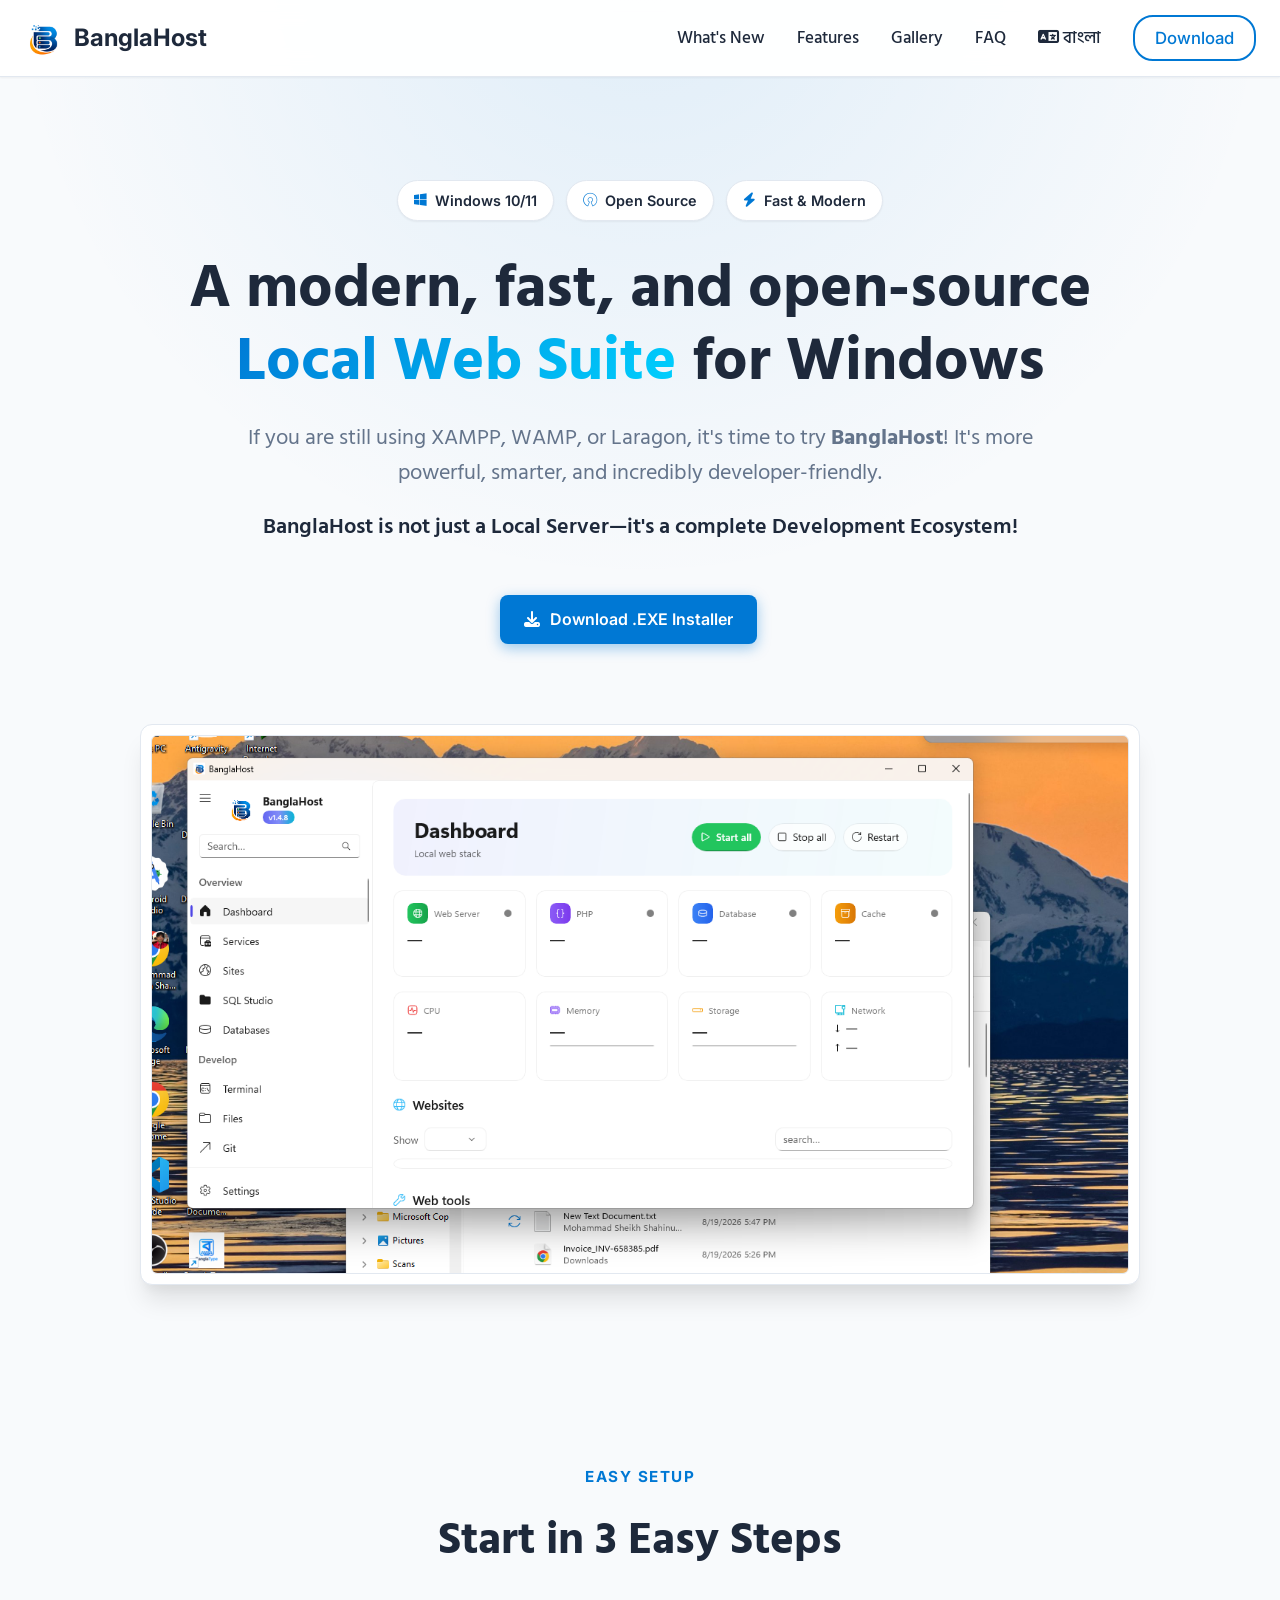
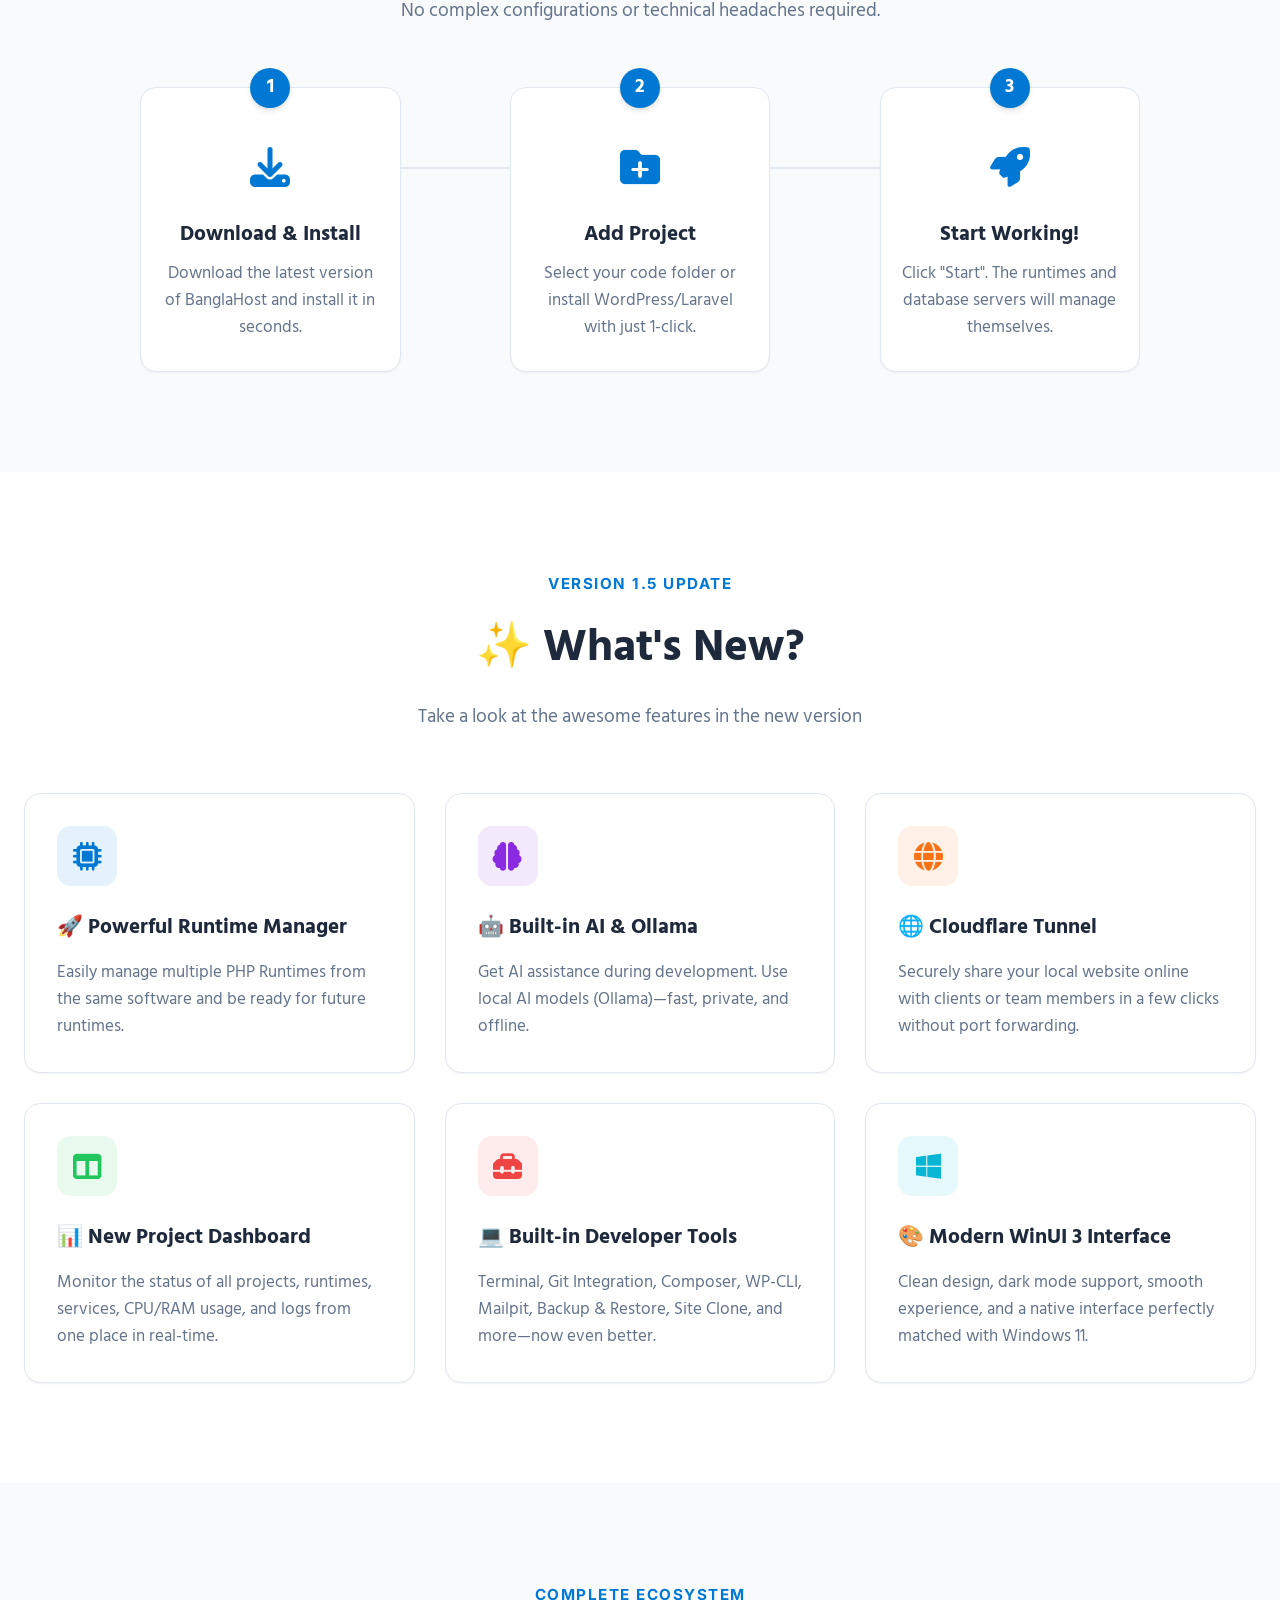
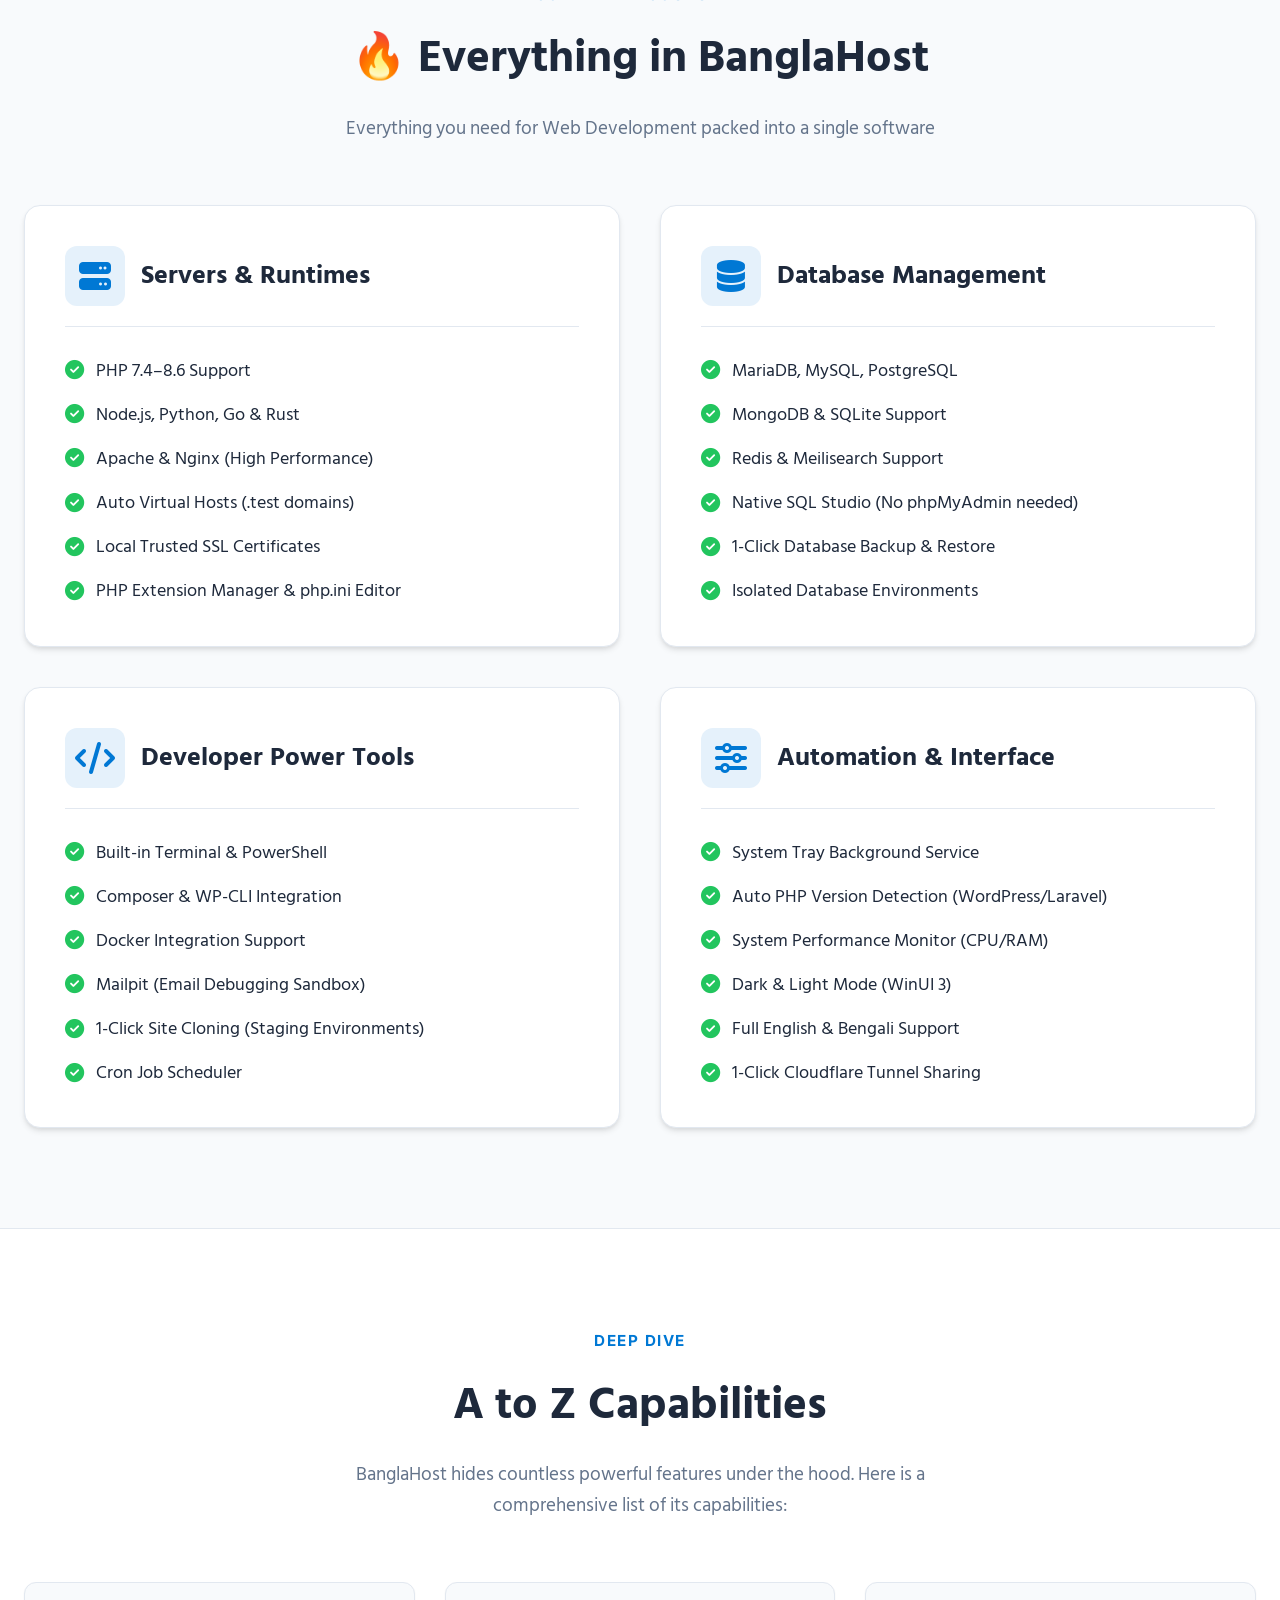
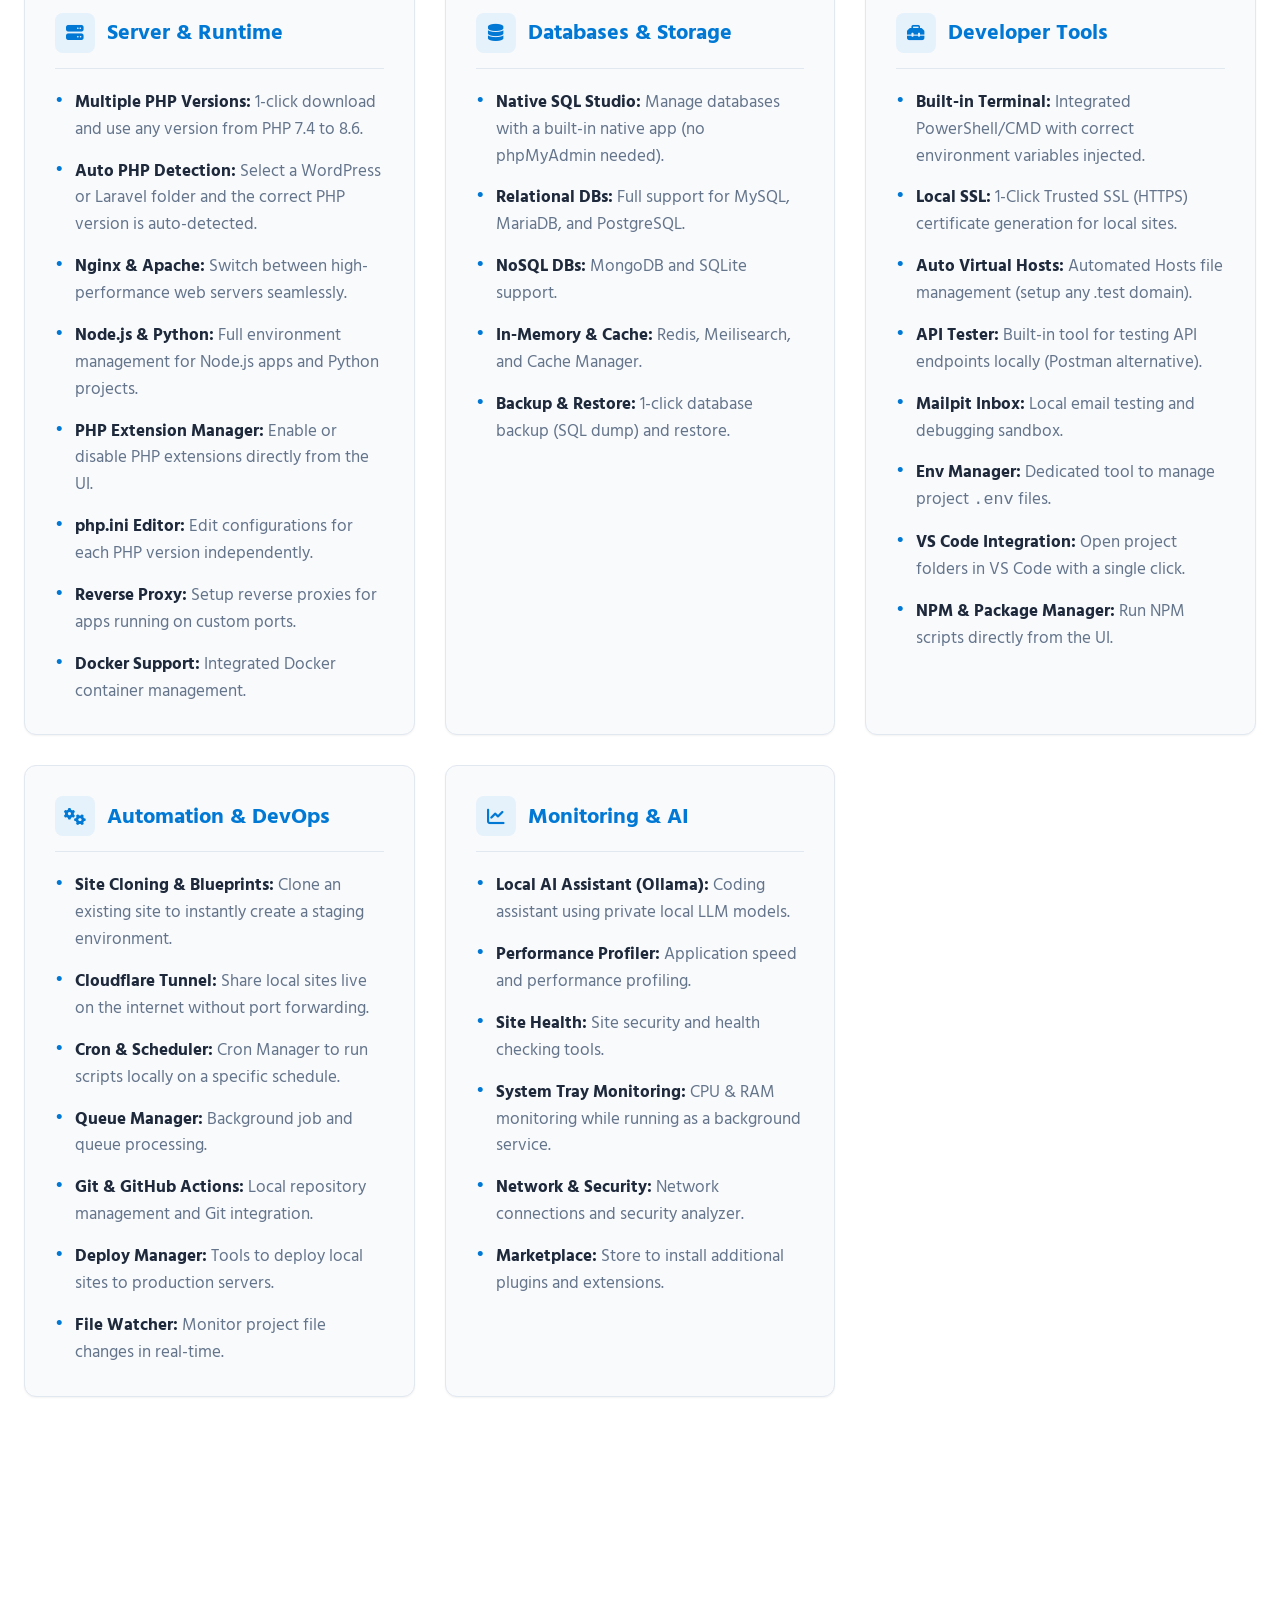
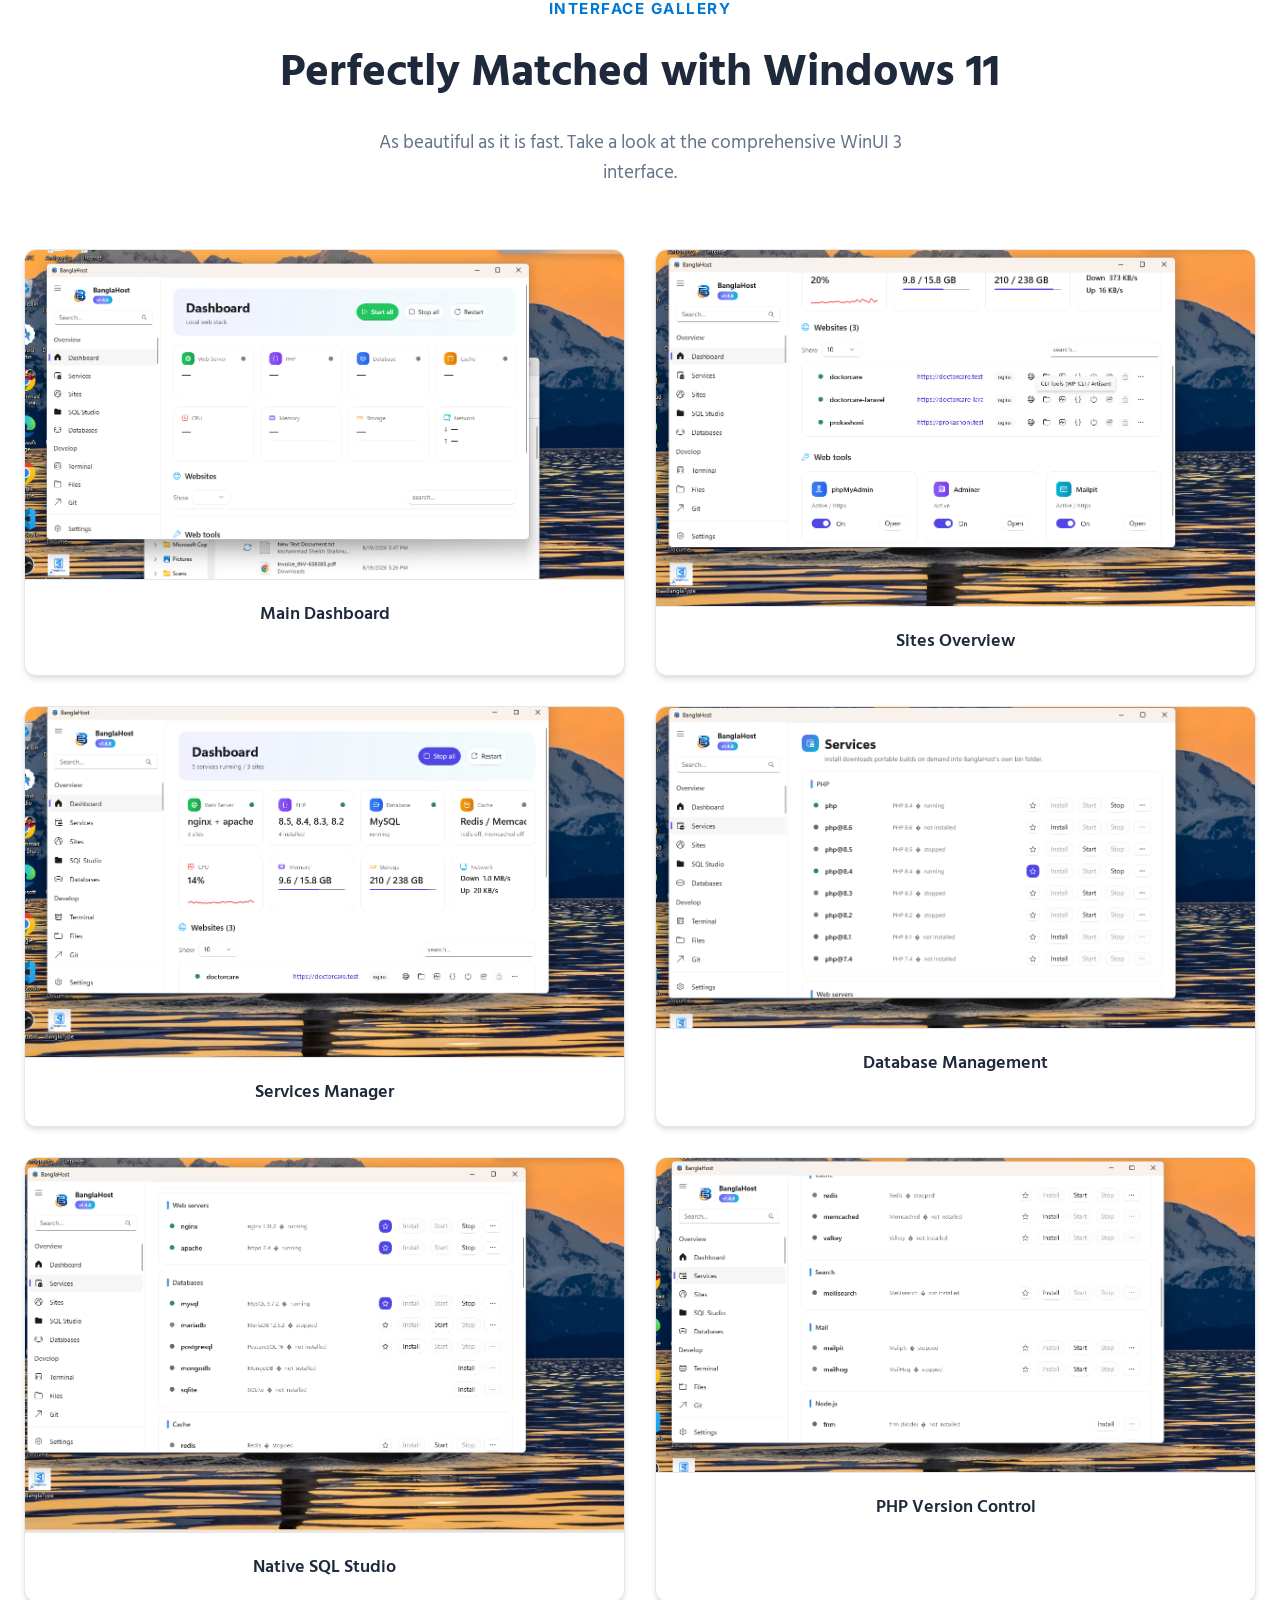
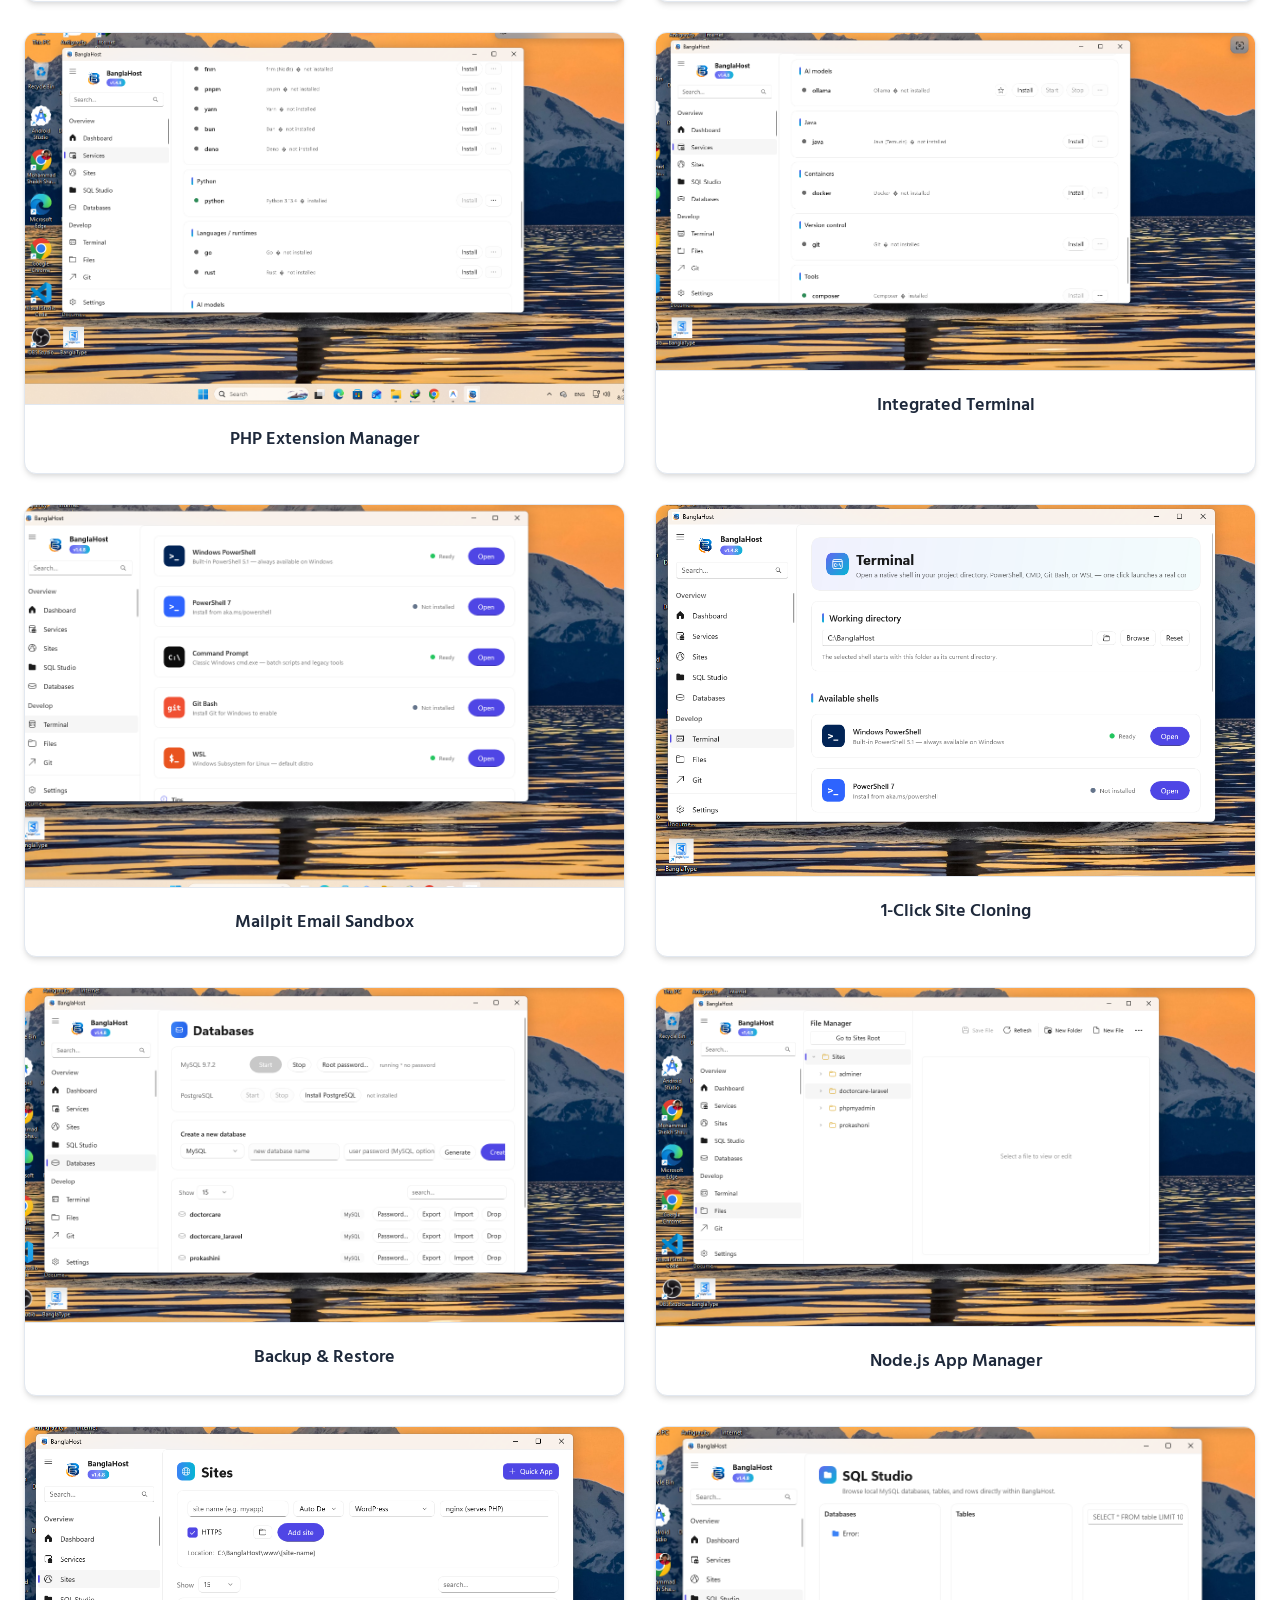
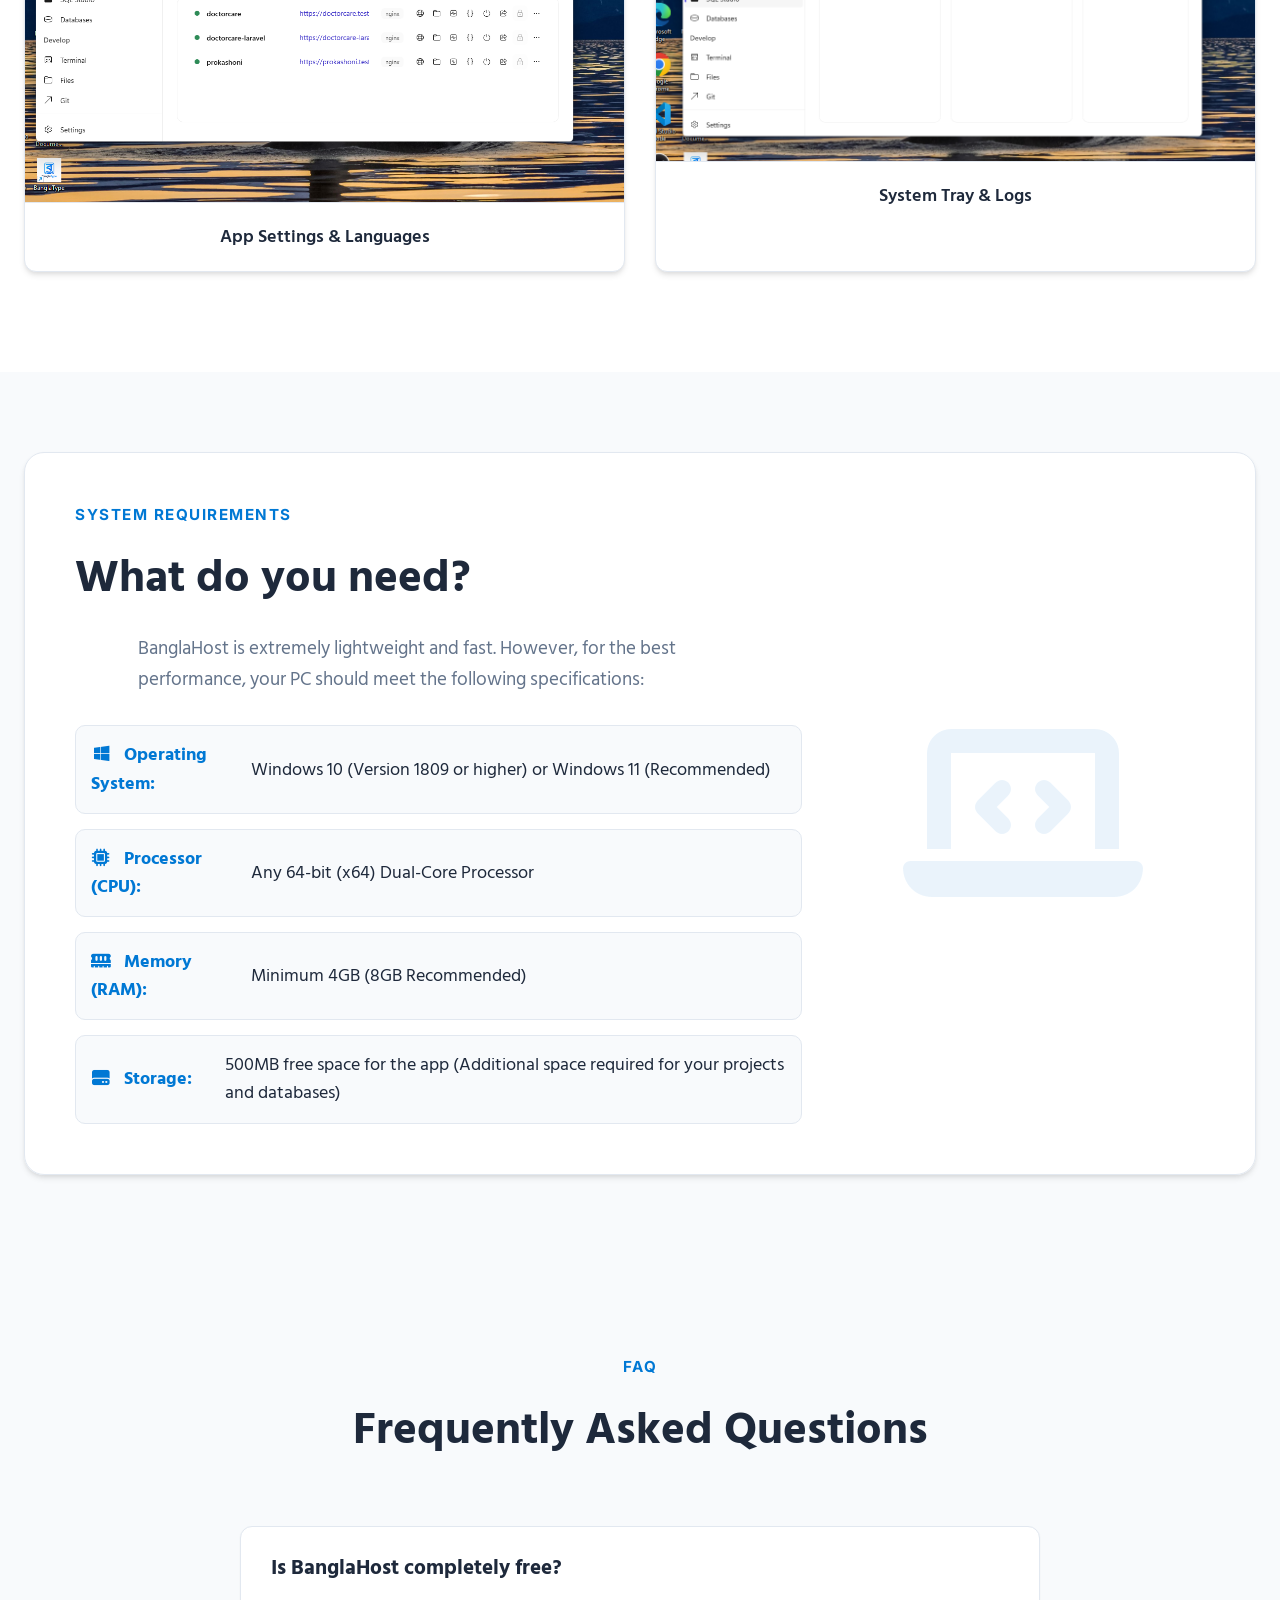
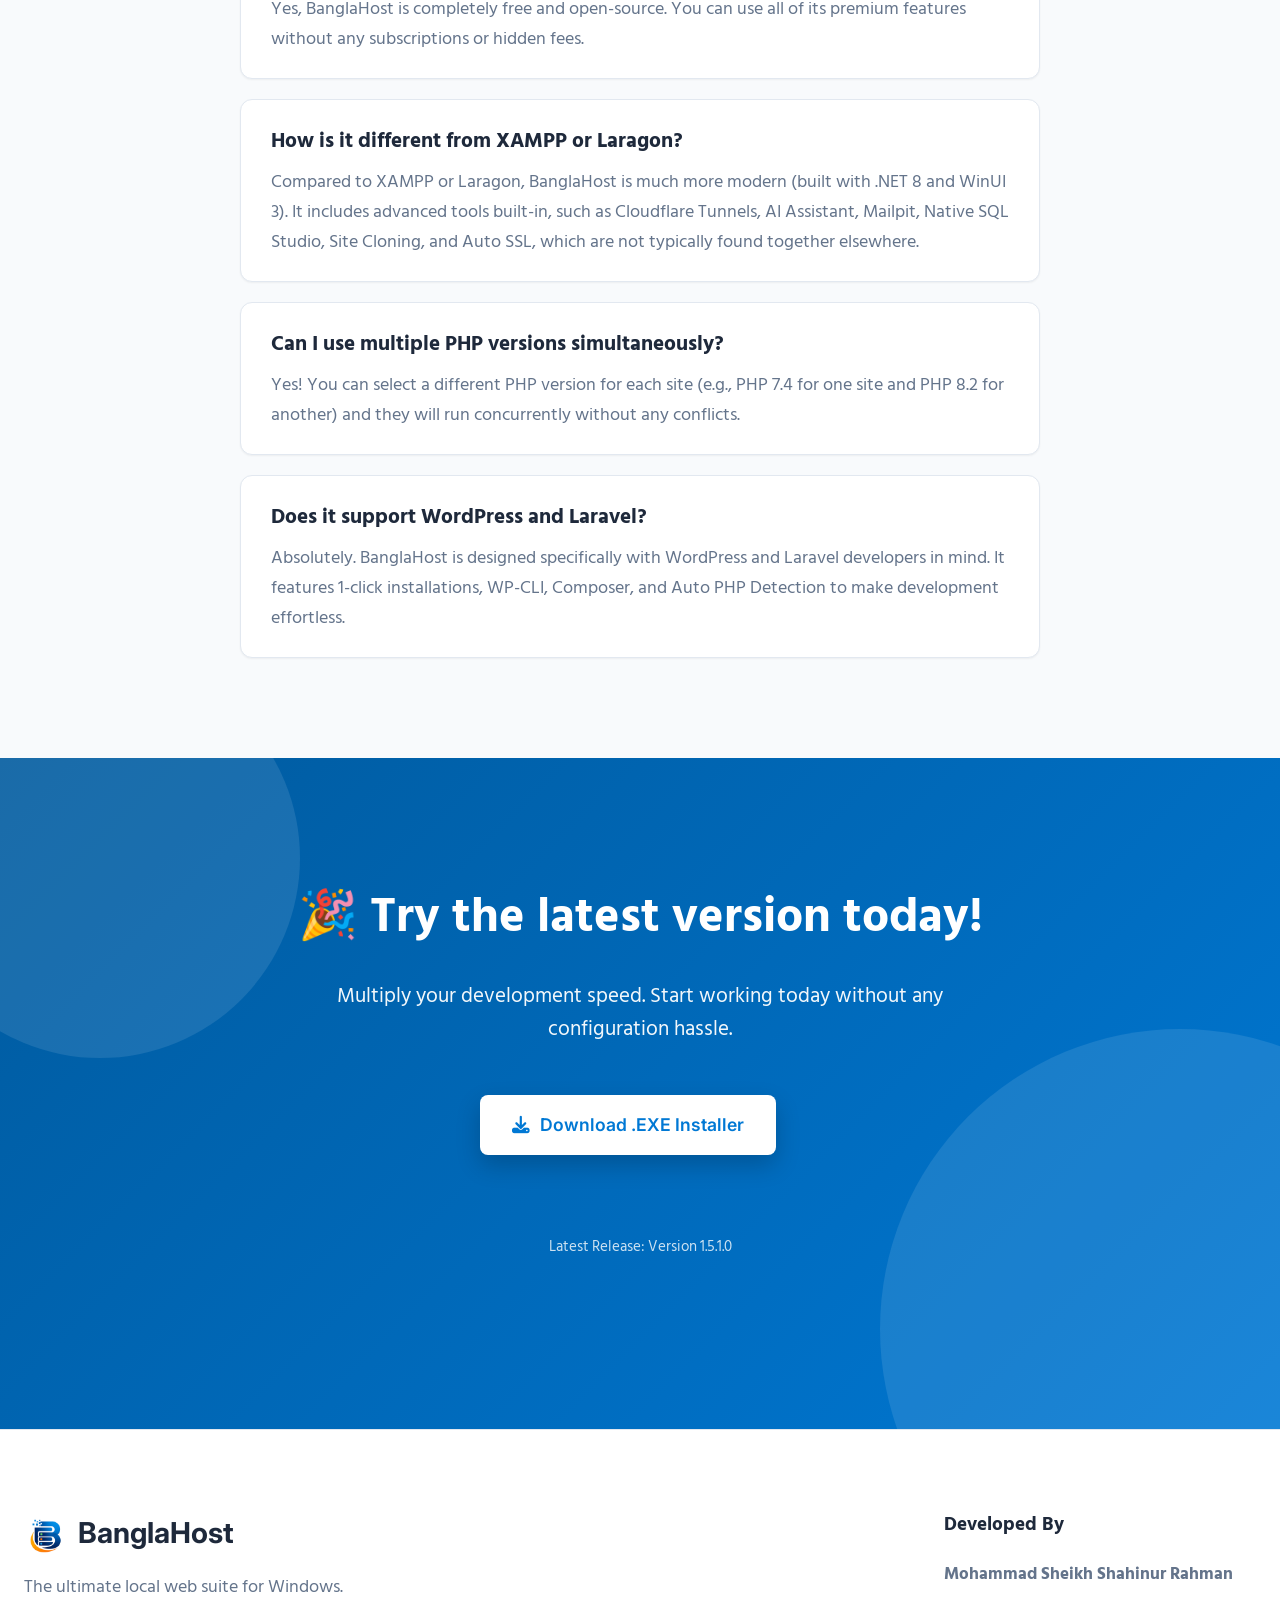
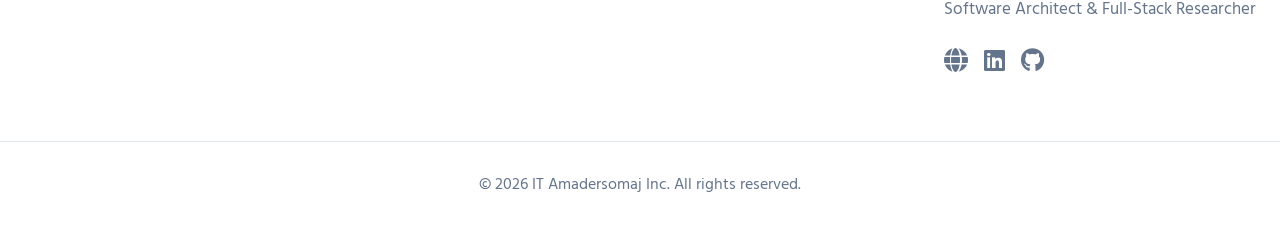
==== index.html @ 357d68f7 "Update SEO metadata URLs to live GitHub pages domain" ====
<!DOCTYPE html>
<html lang="en">
<head>
    <meta charset="UTF-8">
    <meta name="viewport" content="width=device-width, initial-scale=1.0">
    <title>BanglaHost - The Ultimate Development Ecosystem for Windows</title>
    
    <!-- Primary Meta Tags -->
    <meta name="title" content="BanglaHost - The Ultimate Local Web Development Ecosystem for Windows">
    <meta name="description" content="BanglaHost is a modern, high-performance, open-source Local Web Development Platform for Windows. The ultimate alternative to XAMPP, WAMP, and Laragon with built-in PHP, Node.js, Python, MariaDB, Docker, and AI Assistant.">
    <meta name="keywords" content="BanglaHost, Local Web Server, Windows Local Server, XAMPP alternative, WAMP alternative, Laragon alternative, PHP Localhost, WinUI 3, Web Development, WordPress Local, Laravel Local, Database Manager">
    <meta name="author" content="Mohammad Sheikh Shahinur Rahman">
    <meta name="robots" content="index, follow, max-image-preview:large, max-snippet:-1, max-video-preview:-1">
    <meta name="language" content="English">
    <meta name="theme-color" content="#0078D4">
    <link rel="canonical" href="https://mohammad-sheikh-shahinur-rahman.github.io/BanglaHost-Website/">
    
    <!-- Open Graph / Facebook / LinkedIn / Discord -->
    <meta property="og:type" content="website">
    <meta property="og:url" content="https://mohammad-sheikh-shahinur-rahman.github.io/BanglaHost-Website/">
    <meta property="og:site_name" content="BanglaHost">
    <meta property="og:title" content="BanglaHost - The Ultimate Windows Local Web Suite">
    <meta property="og:description" content="A next-generation local development suite for Windows. Say goodbye to complex configurations. Built with .NET 8 and WinUI 3.">
    <meta property="og:image" content="https://mohammad-sheikh-shahinur-rahman.github.io/BanglaHost-Website/assets/images/Screenshot%202026-08-20%20180205.png">
    <meta property="og:image:width" content="1200">
    <meta property="og:image:height" content="630">
    <meta property="og:locale" content="en_US">

    <!-- Twitter -->
    <meta property="twitter:card" content="summary_large_image">
    <meta property="twitter:url" content="https://mohammad-sheikh-shahinur-rahman.github.io/BanglaHost-Website/">
    <meta property="twitter:title" content="BanglaHost - The Ultimate Windows Local Web Suite">
    <meta property="twitter:description" content="A next-generation local development suite for Windows. Say goodbye to complex configurations. Built with .NET 8 and WinUI 3.">
    <meta property="twitter:image" content="https://mohammad-sheikh-shahinur-rahman.github.io/BanglaHost-Website/assets/images/Screenshot%202026-08-20%20180205.png">
    
    <!-- Icons & Favicon -->
    <link rel="icon" type="image/x-icon" href="assets/images/favicon.ico">
    <link rel="apple-touch-icon" href="assets/images/apple-touch-icon.png">

    <!-- Advanced JSON-LD Schema Markup -->
    <script type="application/ld+json">
    {
      "@context": "https://schema.org",
      "@type": "SoftwareApplication",
      "name": "BanglaHost",
      "operatingSystem": "Windows 10, Windows 11",
      "applicationCategory": "DeveloperApplication",
      "description": "A modern, high-performance, and open-source Local Web Development Platform for Windows built with .NET 8 and WinUI 3.",
      "url": "https://mohammad-sheikh-shahinur-rahman.github.io/BanglaHost-Website/",
      "author": {
        "@type": "Person",
        "name": "Mohammad Sheikh Shahinur Rahman",
        "url": "https://shahinurrahman.com/"
      },
      "publisher": {
        "@type": "Organization",
        "name": "IT Amadersomaj Inc."
      },
      "offers": {
        "@type": "Offer",
        "price": "0",
        "priceCurrency": "USD",
        "description": "Free and Open Source"
      },
      "softwareVersion": "1.5.1.0",
      "fileFormat": "application/x-msdownload",
      "downloadUrl": "https://sourceforge.net/projects/banglahost-local-server/files/BanglaHost-Setup-1.5.1.0.exe/download"
    }
    </script>

    <link rel="stylesheet" href="style.css">
    <link rel="stylesheet" href="https://cdnjs.cloudflare.com/ajax/libs/font-awesome/6.4.0/css/all.min.css">
    <link href="https://fonts.googleapis.com/css2?family=Hind+Siliguri:wght@300;400;500;600;700&family=Inter:wght@400;500;600;700;800&display=swap" rel="stylesheet">
    <script type="module" src="https://get.microsoft.com/badge/ms-store-badge.bundled.js"></script>
</head>
<body>

    <nav class="navbar">
        <div class="container nav-content">
            <a href="#" class="logo">
                <img src="assets/images/banglaHost.png" alt="BanglaHost Logo" class="site-logo">
                BanglaHost
            </a>
            <ul class="nav-links">
                <li><a href="#whats-new">What's New</a></li>
                <li><a href="#features">Features</a></li>
                <li><a href="#screenshots">Gallery</a></li>
                <li><a href="#faq">FAQ</a></li>
                <li><a href="index-bn.html" class="lang-switch" title="Read in Bengali"><i class="fa-solid fa-language"></i> বাংলা</a></li>
                <li><a href="#download" class="btn-primary-outline">Download</a></li>
            </ul>
        </div>
    </nav>

    <header class="hero">
        <div class="hero-bg"></div>
        <div class="container hero-content relative">
            <div class="hero-text">
                <div class="badges">
                    <span class="badge pulse"><i class="fa-brands fa-windows"></i> Windows 10/11</span>
                    <span class="badge"><i class="fa-brands fa-osi"></i> Open Source</span>
                    <span class="badge"><i class="fa-solid fa-bolt"></i> Fast & Modern</span>
                </div>
                <h1>A modern, fast, and open-source <br><span class="highlight">Local Web Suite</span> for Windows</h1>
                <p>If you are still using XAMPP, WAMP, or Laragon, it's time to try <strong>BanglaHost</strong>! It's more powerful, smarter, and incredibly developer-friendly.</p>
                <p class="hero-subtitle">BanglaHost is not just a Local Server—it's a complete Development Ecosystem!</p>
                
                <div class="cta-buttons">
                    <a href="https://sourceforge.net/projects/banglahost-local-server/files/BanglaHost-Setup-1.5.1.0.exe/download" class="btn-primary" target="_blank">
                        <i class="fa-solid fa-download"></i> Download .EXE Installer
                    </a>
                    <div class="store-badge-wrapper bg-white-badge">
                        <ms-store-badge
                            productid="9mwfkr8d8318"
                            productname="BanglaHost Local Web Server"
                            window-mode="direct"
                            theme="auto"
                            size="large"
                            language="en-us"
                            animation="on">
                        </ms-store-badge>
                    </div>
                </div>
            </div>
            <div class="hero-image">
                <div class="browser-mockup">
                    <img src="assets/images/Screenshot 2026-08-20 180205.png" alt="BanglaHost Dashboard Main">
                </div>
            </div>
        </div>
    </header>

    <section id="quick-start" class="quick-start-section">
        <div class="container">
            <div class="section-title">
                <span class="sub-title">EASY SETUP</span>
                <h2>Start in 3 Easy Steps</h2>
                <p>No complex configurations or technical headaches required.</p>
            </div>
            <div class="steps-container">
                <div class="step-card">
                    <div class="step-number">1</div>
                    <div class="step-icon"><i class="fa-solid fa-download"></i></div>
                    <h3>Download & Install</h3>
                    <p>Download the latest version of BanglaHost and install it in seconds.</p>
                </div>
                <div class="step-connector"></div>
                <div class="step-card">
                    <div class="step-number">2</div>
                    <div class="step-icon"><i class="fa-solid fa-folder-plus"></i></div>
                    <h3>Add Project</h3>
                    <p>Select your code folder or install WordPress/Laravel with just 1-click.</p>
                </div>
                <div class="step-connector"></div>
                <div class="step-card">
                    <div class="step-number">3</div>
                    <div class="step-icon"><i class="fa-solid fa-rocket"></i></div>
                    <h3>Start Working!</h3>
                    <p>Click "Start". The runtimes and database servers will manage themselves.</p>
                </div>
            </div>
        </div>
    </section>

    <section id="whats-new" class="features-highlight">
        <div class="container">
            <div class="section-title">
                <span class="sub-title">VERSION 1.5 UPDATE</span>
                <h2>✨ What's New?</h2>
                <p>Take a look at the awesome features in the new version</p>
            </div>
            <div class="feature-grid">
                <div class="feature-card">
                    <div class="feature-icon icon-blue"><i class="fa-solid fa-microchip"></i></div>
                    <h3>🚀 Powerful Runtime Manager</h3>
                    <p>Easily manage multiple PHP Runtimes from the same software and be ready for future runtimes.</p>
                </div>
                <div class="feature-card">
                    <div class="feature-icon icon-purple"><i class="fa-solid fa-brain"></i></div>
                    <h3>🤖 Built-in AI & Ollama</h3>
                    <p>Get AI assistance during development. Use local AI models (Ollama)—fast, private, and offline.</p>
                </div>
                <div class="feature-card">
                    <div class="feature-icon icon-orange"><i class="fa-solid fa-globe"></i></div>
                    <h3>🌐 Cloudflare Tunnel</h3>
                    <p>Securely share your local website online with clients or team members in a few clicks without port forwarding.</p>
                </div>
                <div class="feature-card">
                    <div class="feature-icon icon-green"><i class="fa-solid fa-table-columns"></i></div>
                    <h3>📊 New Project Dashboard</h3>
                    <p>Monitor the status of all projects, runtimes, services, CPU/RAM usage, and logs from one place in real-time.</p>
                </div>
                <div class="feature-card">
                    <div class="feature-icon icon-red"><i class="fa-solid fa-toolbox"></i></div>
                    <h3>💻 Built-in Developer Tools</h3>
                    <p>Terminal, Git Integration, Composer, WP-CLI, Mailpit, Backup & Restore, Site Clone, and more—now even better.</p>
                </div>
                <div class="feature-card">
                    <div class="feature-icon icon-cyan"><i class="fa-brands fa-windows"></i></div>
                    <h3>🎨 Modern WinUI 3 Interface</h3>
                    <p>Clean design, dark mode support, smooth experience, and a native interface perfectly matched with Windows 11.</p>
                </div>
            </div>
        </div>
    </section>

    <section id="features" class="all-features-section">
        <div class="container">
            <div class="section-title">
                <span class="sub-title">COMPLETE ECOSYSTEM</span>
                <h2>🔥 Everything in BanglaHost</h2>
                <p>Everything you need for Web Development packed into a single software</p>
            </div>
            
            <div class="feature-groups">
                <!-- Group 1 -->
                <div class="feature-group-card">
                    <div class="group-header">
                        <i class="fa-solid fa-server"></i>
                        <h3>Servers & Runtimes</h3>
                    </div>
                    <ul class="group-list">
                        <li><i class="fa-solid fa-check-circle"></i> PHP 7.4–8.6 Support</li>
                        <li><i class="fa-solid fa-check-circle"></i> Node.js, Python, Go & Rust</li>
                        <li><i class="fa-solid fa-check-circle"></i> Apache & Nginx (High Performance)</li>
                        <li><i class="fa-solid fa-check-circle"></i> Auto Virtual Hosts (.test domains)</li>
                        <li><i class="fa-solid fa-check-circle"></i> Local Trusted SSL Certificates</li>
                        <li><i class="fa-solid fa-check-circle"></i> PHP Extension Manager & php.ini Editor</li>
                    </ul>
                </div>

                <!-- Group 2 -->
                <div class="feature-group-card">
                    <div class="group-header">
                        <i class="fa-solid fa-database"></i>
                        <h3>Database Management</h3>
                    </div>
                    <ul class="group-list">
                        <li><i class="fa-solid fa-check-circle"></i> MariaDB, MySQL, PostgreSQL</li>
                        <li><i class="fa-solid fa-check-circle"></i> MongoDB & SQLite Support</li>
                        <li><i class="fa-solid fa-check-circle"></i> Redis & Meilisearch Support</li>
                        <li><i class="fa-solid fa-check-circle"></i> Native SQL Studio (No phpMyAdmin needed)</li>
                        <li><i class="fa-solid fa-check-circle"></i> 1-Click Database Backup & Restore</li>
                        <li><i class="fa-solid fa-check-circle"></i> Isolated Database Environments</li>
                    </ul>
                </div>

                <!-- Group 3 -->
                <div class="feature-group-card">
                    <div class="group-header">
                        <i class="fa-solid fa-code"></i>
                        <h3>Developer Power Tools</h3>
                    </div>
                    <ul class="group-list">
                        <li><i class="fa-solid fa-check-circle"></i> Built-in Terminal & PowerShell</li>
                        <li><i class="fa-solid fa-check-circle"></i> Composer & WP-CLI Integration</li>
                        <li><i class="fa-solid fa-check-circle"></i> Docker Integration Support</li>
                        <li><i class="fa-solid fa-check-circle"></i> Mailpit (Email Debugging Sandbox)</li>
                        <li><i class="fa-solid fa-check-circle"></i> 1-Click Site Cloning (Staging Environments)</li>
                        <li><i class="fa-solid fa-check-circle"></i> Cron Job Scheduler</li>
                    </ul>
                </div>

                <!-- Group 4 -->
                <div class="feature-group-card">
                    <div class="group-header">
                        <i class="fa-solid fa-sliders"></i>
                        <h3>Automation & Interface</h3>
                    </div>
                    <ul class="group-list">
                        <li><i class="fa-solid fa-check-circle"></i> System Tray Background Service</li>
                        <li><i class="fa-solid fa-check-circle"></i> Auto PHP Version Detection (WordPress/Laravel)</li>
                        <li><i class="fa-solid fa-check-circle"></i> System Performance Monitor (CPU/RAM)</li>
                        <li><i class="fa-solid fa-check-circle"></i> Dark & Light Mode (WinUI 3)</li>
                        <li><i class="fa-solid fa-check-circle"></i> Full English & Bengali Support</li>
                        <li><i class="fa-solid fa-check-circle"></i> 1-Click Cloudflare Tunnel Sharing</li>
                    </ul>
                </div>
            </div>
        </div>
    </section>

    <section id="atoz-features" class="atoz-section">
        <div class="container">
            <div class="section-title">
                <span class="sub-title">DEEP DIVE</span>
                <h2>A to Z Capabilities</h2>
                <p>BanglaHost hides countless powerful features under the hood. Here is a comprehensive list of its capabilities:</p>
            </div>
            
            <div class="atoz-grid">
                <div class="atoz-category">
                    <h3><i class="fa-solid fa-server"></i> Server & Runtime</h3>
                    <ul>
                        <li><strong>Multiple PHP Versions:</strong> 1-click download and use any version from PHP 7.4 to 8.6.</li>
                        <li><strong>Auto PHP Detection:</strong> Select a WordPress or Laravel folder and the correct PHP version is auto-detected.</li>
                        <li><strong>Nginx & Apache:</strong> Switch between high-performance web servers seamlessly.</li>
                        <li><strong>Node.js & Python:</strong> Full environment management for Node.js apps and Python projects.</li>
                        <li><strong>PHP Extension Manager:</strong> Enable or disable PHP extensions directly from the UI.</li>
                        <li><strong>php.ini Editor:</strong> Edit configurations for each PHP version independently.</li>
                        <li><strong>Reverse Proxy:</strong> Setup reverse proxies for apps running on custom ports.</li>
                        <li><strong>Docker Support:</strong> Integrated Docker container management.</li>
                    </ul>
                </div>

                <div class="atoz-category">
                    <h3><i class="fa-solid fa-database"></i> Databases & Storage</h3>
                    <ul>
                        <li><strong>Native SQL Studio:</strong> Manage databases with a built-in native app (no phpMyAdmin needed).</li>
                        <li><strong>Relational DBs:</strong> Full support for MySQL, MariaDB, and PostgreSQL.</li>
                        <li><strong>NoSQL DBs:</strong> MongoDB and SQLite support.</li>
                        <li><strong>In-Memory & Cache:</strong> Redis, Meilisearch, and Cache Manager.</li>
                        <li><strong>Backup & Restore:</strong> 1-click database backup (SQL dump) and restore.</li>
                    </ul>
                </div>

                <div class="atoz-category">
                    <h3><i class="fa-solid fa-toolbox"></i> Developer Tools</h3>
                    <ul>
                        <li><strong>Built-in Terminal:</strong> Integrated PowerShell/CMD with correct environment variables injected.</li>
                        <li><strong>Local SSL:</strong> 1-Click Trusted SSL (HTTPS) certificate generation for local sites.</li>
                        <li><strong>Auto Virtual Hosts:</strong> Automated Hosts file management (setup any .test domain).</li>
                        <li><strong>API Tester:</strong> Built-in tool for testing API endpoints locally (Postman alternative).</li>
                        <li><strong>Mailpit Inbox:</strong> Local email testing and debugging sandbox.</li>
                        <li><strong>Env Manager:</strong> Dedicated tool to manage project <code>.env</code> files.</li>
                        <li><strong>VS Code Integration:</strong> Open project folders in VS Code with a single click.</li>
                        <li><strong>NPM & Package Manager:</strong> Run NPM scripts directly from the UI.</li>
                    </ul>
                </div>

                <div class="atoz-category">
                    <h3><i class="fa-solid fa-gears"></i> Automation & DevOps</h3>
                    <ul>
                        <li><strong>Site Cloning & Blueprints:</strong> Clone an existing site to instantly create a staging environment.</li>
                        <li><strong>Cloudflare Tunnel:</strong> Share local sites live on the internet without port forwarding.</li>
                        <li><strong>Cron & Scheduler:</strong> Cron Manager to run scripts locally on a specific schedule.</li>
                        <li><strong>Queue Manager:</strong> Background job and queue processing.</li>
                        <li><strong>Git & GitHub Actions:</strong> Local repository management and Git integration.</li>
                        <li><strong>Deploy Manager:</strong> Tools to deploy local sites to production servers.</li>
                        <li><strong>File Watcher:</strong> Monitor project file changes in real-time.</li>
                    </ul>
                </div>

                <div class="atoz-category">
                    <h3><i class="fa-solid fa-chart-line"></i> Monitoring & AI</h3>
                    <ul>
                        <li><strong>Local AI Assistant (Ollama):</strong> Coding assistant using private local LLM models.</li>
                        <li><strong>Performance Profiler:</strong> Application speed and performance profiling.</li>
                        <li><strong>Site Health:</strong> Site security and health checking tools.</li>
                        <li><strong>System Tray Monitoring:</strong> CPU & RAM monitoring while running as a background service.</li>
                        <li><strong>Network & Security:</strong> Network connections and security analyzer.</li>
                        <li><strong>Marketplace:</strong> Store to install additional plugins and extensions.</li>
                    </ul>
                </div>
            </div>
        </div>
    </section>

    <section id="screenshots" class="screenshots">
        <div class="container">
            <div class="section-title">
                <span class="sub-title">INTERFACE GALLERY</span>
                <h2>Perfectly Matched with Windows 11</h2>
                <p>As beautiful as it is fast. Take a look at the comprehensive WinUI 3 interface.</p>
            </div>
            
            <div class="gallery-grid">
                <div class="gallery-item">
                    <img src="assets/images/Screenshot 2026-08-20 180205.png" alt="Dashboard">
                    <div class="gallery-caption">Main Dashboard</div>
                </div>
                <div class="gallery-item">
                    <img src="assets/images/Screenshot 2026-08-20 180338.png" alt="Sites">
                    <div class="gallery-caption">Sites Overview</div>
                </div>
                <div class="gallery-item">
                    <img src="assets/images/Screenshot 2026-08-20 180318.png" alt="Services">
                    <div class="gallery-caption">Services Manager</div>
                </div>
                <div class="gallery-item">
                    <img src="assets/images/Screenshot 2026-08-20 180409.png" alt="Databases">
                    <div class="gallery-caption">Database Management</div>
                </div>
                <div class="gallery-item">
                    <img src="assets/images/Screenshot 2026-08-20 180431.png" alt="Database Explorer">
                    <div class="gallery-caption">Native SQL Studio</div>
                </div>
                <div class="gallery-item">
                    <img src="assets/images/Screenshot 2026-08-20 180452.png" alt="PHP Manager">
                    <div class="gallery-caption">PHP Version Control</div>
                </div>
                <div class="gallery-item">
                    <img src="assets/images/Screenshot 2026-08-20 180513.png" alt="PHP Extensions">
                    <div class="gallery-caption">PHP Extension Manager</div>
                </div>
                <div class="gallery-item">
                    <img src="assets/images/Screenshot 2026-08-20 180537.png" alt="Terminal">
                    <div class="gallery-caption">Integrated Terminal</div>
                </div>
                <div class="gallery-item">
                    <img src="assets/images/Screenshot 2026-08-20 180733.png" alt="Mailpit">
                    <div class="gallery-caption">Mailpit Email Sandbox</div>
                </div>
                <div class="gallery-item">
                    <img src="assets/images/Screenshot 2026-08-20 180712.png" alt="Site Cloning">
                    <div class="gallery-caption">1-Click Site Cloning</div>
                </div>
                <div class="gallery-item">
                    <img src="assets/images/Screenshot 2026-08-20 180652.png" alt="Database Backup">
                    <div class="gallery-caption">Backup & Restore</div>
                </div>
                <div class="gallery-item">
                    <img src="assets/images/Screenshot 2026-08-20 180755.png" alt="Node.js App">
                    <div class="gallery-caption">Node.js App Manager</div>
                </div>
                <div class="gallery-item">
                    <img src="assets/images/Screenshot 2026-08-20 180602.png" alt="Settings">
                    <div class="gallery-caption">App Settings & Languages</div>
                </div>
                <div class="gallery-item">
                    <img src="assets/images/Screenshot 2026-08-20 180629.png" alt="Logs">
                    <div class="gallery-caption">System Tray & Logs</div>
                </div>
            </div>
        </div>
    </section>

    <section id="sys-req" class="sys-req-section">
        <div class="container">
            <div class="sys-req-card">
                <div class="sys-req-content">
                    <div class="section-title" style="text-align: left; margin-bottom: 30px;">
                        <span class="sub-title">SYSTEM REQUIREMENTS</span>
                        <h2>What do you need?</h2>
                        <p>BanglaHost is extremely lightweight and fast. However, for the best performance, your PC should meet the following specifications:</p>
                    </div>
                    <ul class="req-list">
                        <li><strong><i class="fa-brands fa-windows"></i> Operating System:</strong> Windows 10 (Version 1809 or higher) or Windows 11 (Recommended)</li>
                        <li><strong><i class="fa-solid fa-microchip"></i> Processor (CPU):</strong> Any 64-bit (x64) Dual-Core Processor</li>
                        <li><strong><i class="fa-solid fa-memory"></i> Memory (RAM):</strong> Minimum 4GB (8GB Recommended)</li>
                        <li><strong><i class="fa-solid fa-hard-drive"></i> Storage:</strong> 500MB free space for the app (Additional space required for your projects and databases)</li>
                    </ul>
                </div>
                <div class="sys-req-icon">
                    <i class="fa-solid fa-laptop-code"></i>
                </div>
            </div>
        </div>
    </section>

    <section id="faq" class="faq-section">
        <div class="container">
            <div class="section-title">
                <span class="sub-title">FAQ</span>
                <h2>Frequently Asked Questions</h2>
            </div>
            <div class="faq-container">
                <div class="faq-item">
                    <div class="faq-question">
                        <h3>Is BanglaHost completely free?</h3>
                    </div>
                    <div class="faq-answer">
                        <p>Yes, BanglaHost is completely free and open-source. You can use all of its premium features without any subscriptions or hidden fees.</p>
                    </div>
                </div>
                <div class="faq-item">
                    <div class="faq-question">
                        <h3>How is it different from XAMPP or Laragon?</h3>
                    </div>
                    <div class="faq-answer">
                        <p>Compared to XAMPP or Laragon, BanglaHost is much more modern (built with .NET 8 and WinUI 3). It includes advanced tools built-in, such as Cloudflare Tunnels, AI Assistant, Mailpit, Native SQL Studio, Site Cloning, and Auto SSL, which are not typically found together elsewhere.</p>
                    </div>
                </div>
                <div class="faq-item">
                    <div class="faq-question">
                        <h3>Can I use multiple PHP versions simultaneously?</h3>
                    </div>
                    <div class="faq-answer">
                        <p>Yes! You can select a different PHP version for each site (e.g., PHP 7.4 for one site and PHP 8.2 for another) and they will run concurrently without any conflicts.</p>
                    </div>
                </div>
                <div class="faq-item">
                    <div class="faq-question">
                        <h3>Does it support WordPress and Laravel?</h3>
                    </div>
                    <div class="faq-answer">
                        <p>Absolutely. BanglaHost is designed specifically with WordPress and Laravel developers in mind. It features 1-click installations, WP-CLI, Composer, and Auto PHP Detection to make development effortless.</p>
                    </div>
                </div>
            </div>
        </div>
    </section>

    <section id="download" class="download-section">
        <div class="container relative z-10">
            <h2>🎉 Try the latest version today!</h2>
            <p>Multiply your development speed. Start working today without any configuration hassle.</p>
            <div class="cta-buttons download-cta">
                <a href="https://sourceforge.net/projects/banglahost-local-server/files/BanglaHost-Setup-1.5.1.0.exe/download" class="btn-primary btn-large" target="_blank">
                    <i class="fa-solid fa-download"></i> Download .EXE Installer
                </a>
                <div class="store-badge-wrapper bg-white-badge">
                    <ms-store-badge
                        productid="9mwfkr8d8318"
                        productname="BanglaHost Local Web Server"
                        window-mode="direct"
                        theme="dark"
                        size="large"
                        language="en-us"
                        animation="on">
                    </ms-store-badge>
                </div>
            </div>
            <p style="margin-top: 20px; font-size: 0.95rem; opacity: 0.8;">Latest Release: Version 1.5.1.0</p>
        </div>
    </section>

    <footer>
        <div class="container footer-content">
            <div class="footer-logo">
                <div class="footer-brand">
                    <img src="assets/images/banglaHost.png" alt="BanglaHost Logo" class="site-logo">
                    <h3>BanglaHost</h3>
                </div>
                <p>The ultimate local web suite for Windows.</p>
            </div>
            <div class="footer-links">
                <h4>Developed By</h4>
                <p><strong>Mohammad Sheikh Shahinur Rahman</strong></p>
                <p>Software Architect & Full-Stack Researcher</p>
                <div class="social-links">
                    <a href="https://shahinurrahman.com/" title="Website" target="_blank"><i class="fa-solid fa-globe"></i></a>
                    <a href="https://www.linkedin.com/in/mohammad-sheikh-shahinur-rahman/" title="LinkedIn" target="_blank"><i class="fa-brands fa-linkedin"></i></a>
                    <a href="https://github.com/mohammad-sheikh-shahinur-rahman" title="GitHub" target="_blank"><i class="fa-brands fa-github"></i></a>
                </div>
            </div>
        </div>
        <div class="footer-bottom">
            <p>&copy; 2026 IT Amadersomaj Inc. All rights reserved.</p>
        </div>
    </footer>

    <script src="script.js"></script>
</body>
</html>
---- style.css ----
:root {
    --primary-color: #0078D4; /* Windows blue */
    --primary-hover: #005a9e;
    --primary-light: #e5f1fb;
    --secondary-color: #ffffff;
    --bg-color: #f8fafc;
    --bg-secondary: #ffffff;
    --text-color: #1e293b;
    --text-muted: #64748b;
    --card-bg: #ffffff;
    --border-color: #e2e8f0;
    --nav-bg: rgba(255, 255, 255, 0.95);
    
    --shadow-sm: 0 1px 2px 0 rgba(0, 0, 0, 0.05);
    --shadow-md: 0 4px 6px -1px rgba(0, 0, 0, 0.1), 0 2px 4px -1px rgba(0, 0, 0, 0.06);
    --shadow-lg: 0 10px 15px -3px rgba(0, 0, 0, 0.1), 0 4px 6px -2px rgba(0, 0, 0, 0.05);
    --shadow-xl: 0 20px 25px -5px rgba(0, 0, 0, 0.1), 0 10px 10px -5px rgba(0, 0, 0, 0.04);
}

@media (prefers-color-scheme: dark) {
    :root {
        --bg-color: #0f172a;
        --bg-secondary: #1e293b;
        --text-color: #f1f5f9;
        --text-muted: #94a3b8;
        --card-bg: #1e293b;
        --border-color: #334155;
        --nav-bg: rgba(15, 23, 42, 0.95);
        --primary-light: rgba(0, 120, 212, 0.2);
    }
}

* {
    margin: 0;
    padding: 0;
    box-sizing: border-box;
}

body {
    background-color: var(--bg-color);
    color: var(--text-color);
    line-height: 1.6;
    font-family: 'Hind Siliguri', 'Inter', sans-serif;
    overflow-x: hidden;
}

.container {
    max-width: 1280px;
    margin: 0 auto;
    padding: 0 24px;
}

.relative { position: relative; }
.z-10 { z-index: 10; }

/* Navbar */
.navbar {
    position: fixed;
    top: 0;
    left: 0;
    right: 0;
    background-color: var(--nav-bg);
    backdrop-filter: blur(12px);
    z-index: 1000;
    border-bottom: 1px solid var(--border-color);
    box-shadow: var(--shadow-sm);
}

.nav-content {
    display: flex;
    justify-content: space-between;
    align-items: center;
    height: 76px;
}

.logo {
    font-size: 1.5rem;
    font-weight: 700;
    color: var(--text-color);
    text-decoration: none;
    display: flex;
    align-items: center;
    gap: 12px;
    font-family: 'Inter', sans-serif;
}

.site-logo {
    height: 38px;
    width: auto;
    object-fit: contain;
}

.nav-links {
    display: flex;
    list-style: none;
    gap: 32px;
    align-items: center;
}

.nav-links a {
    text-decoration: none;
    color: var(--text-color);
    font-weight: 500;
    font-size: 1.05rem;
    transition: color 0.2s;
}

.nav-links a:hover {
    color: var(--primary-color);
}

/* Buttons */
.btn-primary, .btn-secondary, .btn-primary-outline {
    display: inline-flex;
    align-items: center;
    gap: 10px;
    padding: 12px 24px;
    border-radius: 8px;
    font-weight: 600;
    text-decoration: none;
    transition: all 0.3s ease;
    font-family: 'Inter', sans-serif;
}

.btn-primary {
    background-color: var(--primary-color);
    color: white;
    border: none;
    box-shadow: 0 4px 14px 0 rgba(0, 120, 212, 0.39);
}

.btn-primary:hover {
    background-color: var(--primary-hover);
    transform: translateY(-2px);
    box-shadow: 0 6px 20px rgba(0, 120, 212, 0.23);
    color: white;
}

.btn-large {
    padding: 16px 32px;
    font-size: 1.1rem;
}

.btn-primary-outline {
    border: 2px solid var(--primary-color);
    color: var(--primary-color) !important;
    padding: 8px 20px;
    border-radius: 20px;
}

.btn-primary-outline:hover {
    background-color: var(--primary-color);
    color: white !important;
}

/* Hero Section */
.hero {
    position: relative;
    padding: 180px 0 100px;
    text-align: center;
    overflow: hidden;
}

.hero-bg {
    position: absolute;
    top: -50%;
    left: 50%;
    transform: translateX(-50%);
    width: 100vw;
    height: 100vw;
    background: radial-gradient(circle, rgba(0, 120, 212, 0.1) 0%, rgba(255, 255, 255, 0) 70%);
    z-index: 0;
    pointer-events: none;
}
@media (prefers-color-scheme: dark) {
    .hero-bg {
        background: radial-gradient(circle, rgba(0, 120, 212, 0.15) 0%, rgba(15, 23, 42, 0) 70%);
    }
}

.badges {
    margin-bottom: 30px;
    display: flex;
    justify-content: center;
    gap: 12px;
    flex-wrap: wrap;
}

.badge {
    background-color: var(--card-bg);
    border: 1px solid var(--border-color);
    padding: 8px 16px;
    border-radius: 30px;
    font-size: 0.9rem;
    font-weight: 600;
    display: flex;
    align-items: center;
    gap: 8px;
    color: var(--text-color);
    box-shadow: var(--shadow-sm);
    font-family: 'Inter', sans-serif;
}

.badge i {
    color: var(--primary-color);
}

.hero h1 {
    font-size: 3.8rem;
    line-height: 1.2;
    margin-bottom: 24px;
    font-weight: 800;
}

.highlight {
    background: linear-gradient(135deg, #0078D4 0%, #00d2ff 100%);
    -webkit-background-clip: text;
    -webkit-text-fill-color: transparent;
    display: inline-block;
}

.hero p {
    font-size: 1.35rem;
    color: var(--text-muted);
    max-width: 850px;
    margin: 0 auto 20px;
}

.hero-subtitle {
    font-size: 1.2rem;
    color: var(--text-color) !important;
    font-weight: 600;
    margin-bottom: 50px !important;
}

.cta-buttons {
    display: flex;
    justify-content: center;
    align-items: center;
    gap: 24px;
    margin-bottom: 80px;
    position: relative;
    z-index: 10;
}

.store-badge-wrapper {
    display: flex;
    align-items: center;
    border-radius: 8px;
    box-shadow: var(--shadow-sm);
    transition: transform 0.3s ease, box-shadow 0.3s ease;
}
.store-badge-wrapper:hover {
    transform: translateY(-2px);
    box-shadow: var(--shadow-md);
}
.bg-white-badge {
    background: #000;
    padding: 0;
}

.browser-mockup {
    background-color: var(--card-bg);
    border-radius: 12px;
    border: 1px solid var(--border-color);
    padding: 10px;
    box-shadow: var(--shadow-xl);
    max-width: 1000px;
    margin: 0 auto;
    position: relative;
    z-index: 10;
}

.browser-mockup img {
    width: 100%;
    border-radius: 6px;
    display: block;
    border: 1px solid var(--border-color);
}

/* Section Common */
.section-title {
    text-align: center;
    margin-bottom: 60px;
}

.sub-title {
    display: inline-block;
    color: var(--primary-color);
    font-weight: 700;
    font-size: 0.95rem;
    text-transform: uppercase;
    letter-spacing: 1.5px;
    margin-bottom: 15px;
    font-family: 'Inter', sans-serif;
}

.section-title h2 {
    font-size: 2.8rem;
    margin-bottom: 20px;
    color: var(--text-color);
}

.section-title p {
    font-size: 1.2rem;
    color: var(--text-muted);
    max-width: 600px;
    margin: 0 auto;
}

/* Quick Start Section */
.quick-start-section {
    padding: 80px 0 100px;
    background-color: var(--bg-color);
}

.steps-container {
    display: flex;
    justify-content: space-between;
    align-items: flex-start;
    position: relative;
    max-width: 1000px;
    margin: 0 auto;
}

.step-card {
    flex: 1;
    text-align: center;
    position: relative;
    z-index: 2;
    background: var(--card-bg);
    padding: 30px 20px;
    border-radius: 16px;
    box-shadow: var(--shadow-sm);
    border: 1px solid var(--border-color);
    transition: transform 0.3s;
}

.step-card:hover {
    transform: translateY(-5px);
    box-shadow: var(--shadow-md);
}

.step-number {
    width: 40px;
    height: 40px;
    background-color: var(--primary-color);
    color: white;
    border-radius: 50%;
    display: flex;
    align-items: center;
    justify-content: center;
    font-size: 1.2rem;
    font-weight: bold;
    position: absolute;
    top: -20px;
    left: 50%;
    transform: translateX(-50%);
    box-shadow: var(--shadow-md);
}

.step-icon {
    font-size: 2.5rem;
    color: var(--primary-color);
    margin: 20px 0 15px;
}

.step-card h3 {
    margin-bottom: 10px;
    font-size: 1.3rem;
}

.step-card p {
    color: var(--text-muted);
    font-size: 1.05rem;
}

.step-connector {
    flex: 0.5;
    height: 2px;
    background-color: var(--border-color);
    margin-top: 80px;
    position: relative;
    z-index: 1;
}
@media (max-width: 768px) {
    .steps-container { flex-direction: column; gap: 40px; }
    .step-connector { display: none; }
    .step-card { width: 100%; }
}

/* System Requirements Section */
.sys-req-section {
    padding: 80px 0;
    background-color: var(--bg-color);
}

.sys-req-card {
    background: linear-gradient(145deg, var(--card-bg) 0%, var(--bg-secondary) 100%);
    border-radius: 20px;
    padding: 50px;
    display: flex;
    align-items: center;
    justify-content: space-between;
    box-shadow: var(--shadow-md);
    border: 1px solid var(--border-color);
    gap: 40px;
}

.sys-req-content {
    flex: 1;
}

.req-list {
    list-style: none;
    display: flex;
    flex-direction: column;
    gap: 15px;
}

.req-list li {
    font-size: 1.1rem;
    padding: 15px;
    background-color: var(--bg-color);
    border-radius: 10px;
    border: 1px solid var(--border-color);
    display: flex;
    align-items: center;
}

.req-list li strong {
    color: var(--primary-color);
    margin-right: 10px;
    width: 150px;
}

.req-list li strong i {
    width: 20px;
    text-align: center;
    margin-right: 8px;
}

.sys-req-icon {
    flex: 0.5;
    display: flex;
    justify-content: center;
    align-items: center;
    font-size: 12rem;
    color: var(--primary-light);
    opacity: 0.8;
}

@media (max-width: 900px) {
    .sys-req-card { flex-direction: column-reverse; padding: 30px; }
    .req-list li { flex-direction: column; align-items: flex-start; gap: 5px; }
    .req-list li strong { width: auto; }
}

/* What's New Section */
.features-highlight {
    padding: 100px 0;
    background-color: var(--bg-secondary);
}

.feature-grid {
    display: grid;
    grid-template-columns: repeat(auto-fit, minmax(320px, 1fr));
    gap: 30px;
}

.feature-card {
    padding: 32px;
    background-color: var(--card-bg);
    border-radius: 16px;
    border: 1px solid var(--border-color);
    transition: all 0.3s ease;
    box-shadow: var(--shadow-sm);
}

.feature-card:hover {
    transform: translateY(-5px);
    box-shadow: var(--shadow-lg);
    border-color: var(--primary-light);
}

.feature-icon {
    width: 60px;
    height: 60px;
    border-radius: 14px;
    display: flex;
    align-items: center;
    justify-content: center;
    font-size: 1.8rem;
    margin-bottom: 24px;
}

/* Icon Colors */
.icon-blue { background: rgba(0, 120, 212, 0.1); color: #0078D4; }
.icon-purple { background: rgba(138, 43, 226, 0.1); color: #8A2BE2; }
.icon-orange { background: rgba(249, 115, 22, 0.1); color: #f97316; }
.icon-green { background: rgba(34, 197, 94, 0.1); color: #22c55e; }
.icon-red { background: rgba(239, 68, 68, 0.1); color: #ef4444; }
.icon-cyan { background: rgba(6, 182, 212, 0.1); color: #06b6d4; }

.feature-card h3 {
    margin-bottom: 16px;
    font-size: 1.3rem;
    color: var(--text-color);
}

.feature-card p {
    color: var(--text-muted);
    font-size: 1.05rem;
}

/* All Features Grouped Section */
.all-features-section {
    padding: 100px 0;
    background-color: var(--bg-color);
}

.feature-groups {
    display: grid;
    grid-template-columns: repeat(auto-fit, minmax(500px, 1fr));
    gap: 40px;
}

.feature-group-card {
    background-color: var(--card-bg);
    border-radius: 16px;
    border: 1px solid var(--border-color);
    padding: 40px;
    box-shadow: var(--shadow-md);
}

.group-header {
    display: flex;
    align-items: center;
    gap: 16px;
    margin-bottom: 30px;
    padding-bottom: 20px;
    border-bottom: 1px solid var(--border-color);
}

.group-header i {
    font-size: 2rem;
    color: var(--primary-color);
    background: var(--primary-light);
    width: 60px;
    height: 60px;
    border-radius: 12px;
    display: flex;
    align-items: center;
    justify-content: center;
}

.group-header h3 {
    font-size: 1.6rem;
}

.group-list {
    list-style: none;
    display: grid;
    grid-template-columns: 1fr;
    gap: 16px;
}

.group-list li {
    display: flex;
    align-items: center;
    gap: 12px;
    font-size: 1.1rem;
    color: var(--text-color);
}

.group-list li i {
    color: #22c55e; /* Green check */
    font-size: 1.2rem;
}

/* Screenshots Gallery */
.screenshots {
    padding: 100px 0;
    background-color: var(--bg-secondary);
}

.gallery-grid {
    display: grid;
    grid-template-columns: repeat(auto-fit, minmax(400px, 1fr));
    gap: 30px;
}

.gallery-item {
    border-radius: 12px;
    overflow: hidden;
    border: 1px solid var(--border-color);
    background-color: var(--card-bg);
    box-shadow: var(--shadow-md);
    transition: transform 0.4s ease, box-shadow 0.4s ease;
}

.gallery-item:hover {
    transform: translateY(-8px) scale(1.01);
    box-shadow: var(--shadow-xl);
}

.gallery-item img {
    width: 100%;
    display: block;
    border-bottom: 1px solid var(--border-color);
}

.gallery-caption {
    padding: 20px;
    text-align: center;
    font-weight: 600;
    font-size: 1.1rem;
    color: var(--text-color);
}

/* A to Z Features Section */
.atoz-section {
    padding: 100px 0;
    background-color: var(--bg-secondary);
    border-top: 1px solid var(--border-color);
}

.atoz-grid {
    display: grid;
    grid-template-columns: repeat(auto-fit, minmax(350px, 1fr));
    gap: 30px;
}

.atoz-category {
    background-color: var(--bg-color);
    border-radius: 12px;
    padding: 30px;
    border: 1px solid var(--border-color);
    box-shadow: var(--shadow-sm);
    transition: transform 0.3s, box-shadow 0.3s;
}

.atoz-category:hover {
    transform: translateY(-4px);
    box-shadow: var(--shadow-md);
    border-color: var(--primary-light);
}

.atoz-category h3 {
    display: flex;
    align-items: center;
    gap: 12px;
    font-size: 1.4rem;
    color: var(--primary-color);
    margin-bottom: 20px;
    padding-bottom: 15px;
    border-bottom: 1px solid var(--border-color);
}

.atoz-category h3 i {
    background-color: var(--primary-light);
    width: 40px;
    height: 40px;
    display: flex;
    align-items: center;
    justify-content: center;
    border-radius: 8px;
    font-size: 1.1rem;
}

.atoz-category ul {
    list-style: none;
    display: flex;
    flex-direction: column;
    gap: 15px;
}

.atoz-category ul li {
    font-size: 1.05rem;
    color: var(--text-muted);
    position: relative;
    padding-left: 20px;
}

.atoz-category ul li::before {
    content: '•';
    color: var(--primary-color);
    position: absolute;
    left: 0;
    top: -2px;
    font-size: 1.2rem;
}

.atoz-category ul li strong {
    color: var(--text-color);
}

/* FAQ Section */
.faq-section {
    padding: 100px 0;
    background-color: var(--bg-color);
}

.faq-container {
    max-width: 800px;
    margin: 0 auto;
    display: flex;
    flex-direction: column;
    gap: 20px;
}

.faq-item {
    background-color: var(--card-bg);
    border: 1px solid var(--border-color);
    border-radius: 12px;
    padding: 24px 30px;
    box-shadow: var(--shadow-sm);
    transition: box-shadow 0.3s;
}

.faq-item:hover {
    box-shadow: var(--shadow-md);
}

.faq-question h3 {
    font-size: 1.3rem;
    color: var(--text-color);
    margin-bottom: 10px;
}

.faq-answer p {
    color: var(--text-muted);
    font-size: 1.1rem;
    line-height: 1.7;
}

/* Download Section */
.download-section {
    position: relative;
    padding: 120px 0;
    text-align: center;
    background: linear-gradient(135deg, #005a9e 0%, #0078D4 100%);
    color: white;
    overflow: hidden;
}

/* Decorative circles */
.download-section::before, .download-section::after {
    content: '';
    position: absolute;
    border-radius: 50%;
    background: rgba(255, 255, 255, 0.1);
}
.download-section::before {
    width: 400px; height: 400px;
    top: -100px; left: -100px;
}
.download-section::after {
    width: 600px; height: 600px;
    bottom: -200px; right: -200px;
}

.download-section h2 {
    font-size: 3rem;
    margin-bottom: 24px;
    color: white;
}

.download-section p {
    font-size: 1.3rem;
    margin-bottom: 50px;
    opacity: 0.95;
    max-width: 700px;
    margin-left: auto;
    margin-right: auto;
}

.download-cta .btn-primary {
    background-color: white;
    color: var(--primary-color);
    box-shadow: 0 10px 25px rgba(0,0,0,0.2);
}
.download-cta .btn-primary:hover {
    background-color: #f8fafc;
    transform: translateY(-3px);
    box-shadow: 0 15px 30px rgba(0,0,0,0.3);
}

/* Footer */
footer {
    background-color: var(--card-bg);
    padding: 80px 0 30px;
    border-top: 1px solid var(--border-color);
}

.footer-content {
    display: flex;
    justify-content: space-between;
    flex-wrap: wrap;
    gap: 40px;
    margin-bottom: 60px;
}

.footer-brand {
    display: flex;
    align-items: center;
    gap: 12px;
    margin-bottom: 16px;
}

.footer-brand h3 {
    font-size: 1.8rem;
    font-family: 'Inter', sans-serif;
}

.footer-brand .site-logo {
    height: 42px;
}

.footer-logo p {
    color: var(--text-muted);
    font-size: 1.1rem;
}

.footer-links h4 {
    margin-bottom: 20px;
    font-size: 1.2rem;
}

.footer-links p {
    color: var(--text-muted);
    margin-bottom: 8px;
    font-size: 1.05rem;
}

.social-links {
    display: flex;
    gap: 16px;
    margin-top: 20px;
}

.social-links a {
    color: var(--text-muted);
    font-size: 1.5rem;
    transition: color 0.2s, transform 0.2s;
    display: inline-block;
}

.social-links a:hover {
    color: var(--primary-color);
    transform: translateY(-3px);
}

.footer-bottom {
    text-align: center;
    color: var(--text-muted);
    font-size: 1rem;
    padding-top: 30px;
    border-top: 1px solid var(--border-color);
}

/* Animations */
@keyframes pulse {
    0% { transform: scale(1); }
    50% { transform: scale(1.05); }
    100% { transform: scale(1); }
}

.pulse {
    animation: pulse 2s infinite ease-in-out;
}

/* Responsive */
@media (max-width: 1024px) {
    .feature-groups {
        grid-template-columns: 1fr;
    }
    .gallery-grid {
        grid-template-columns: repeat(auto-fit, minmax(350px, 1fr));
    }
}

@media (max-width: 768px) {
    .nav-links { display: none; }
    .hero { padding: 140px 0 60px; }
    .hero h1 { font-size: 2.5rem; }
    .cta-buttons { flex-direction: column; width: 100%; max-width: 300px; margin: 0 auto 50px; }
    .cta-buttons > * { width: 100%; justify-content: center; }
    .store-badge-wrapper { width: 100%; }
    .store-badge-wrapper ms-store-badge { width: 100%; display: block; }
    .section-title h2 { font-size: 2.2rem; }
    .footer-content { flex-direction: column; text-align: center; }
    .footer-logo h3 { justify-content: center; }
    .social-links { justify-content: center; }
    
    .gallery-grid {
        grid-template-columns: 1fr;
    }
}
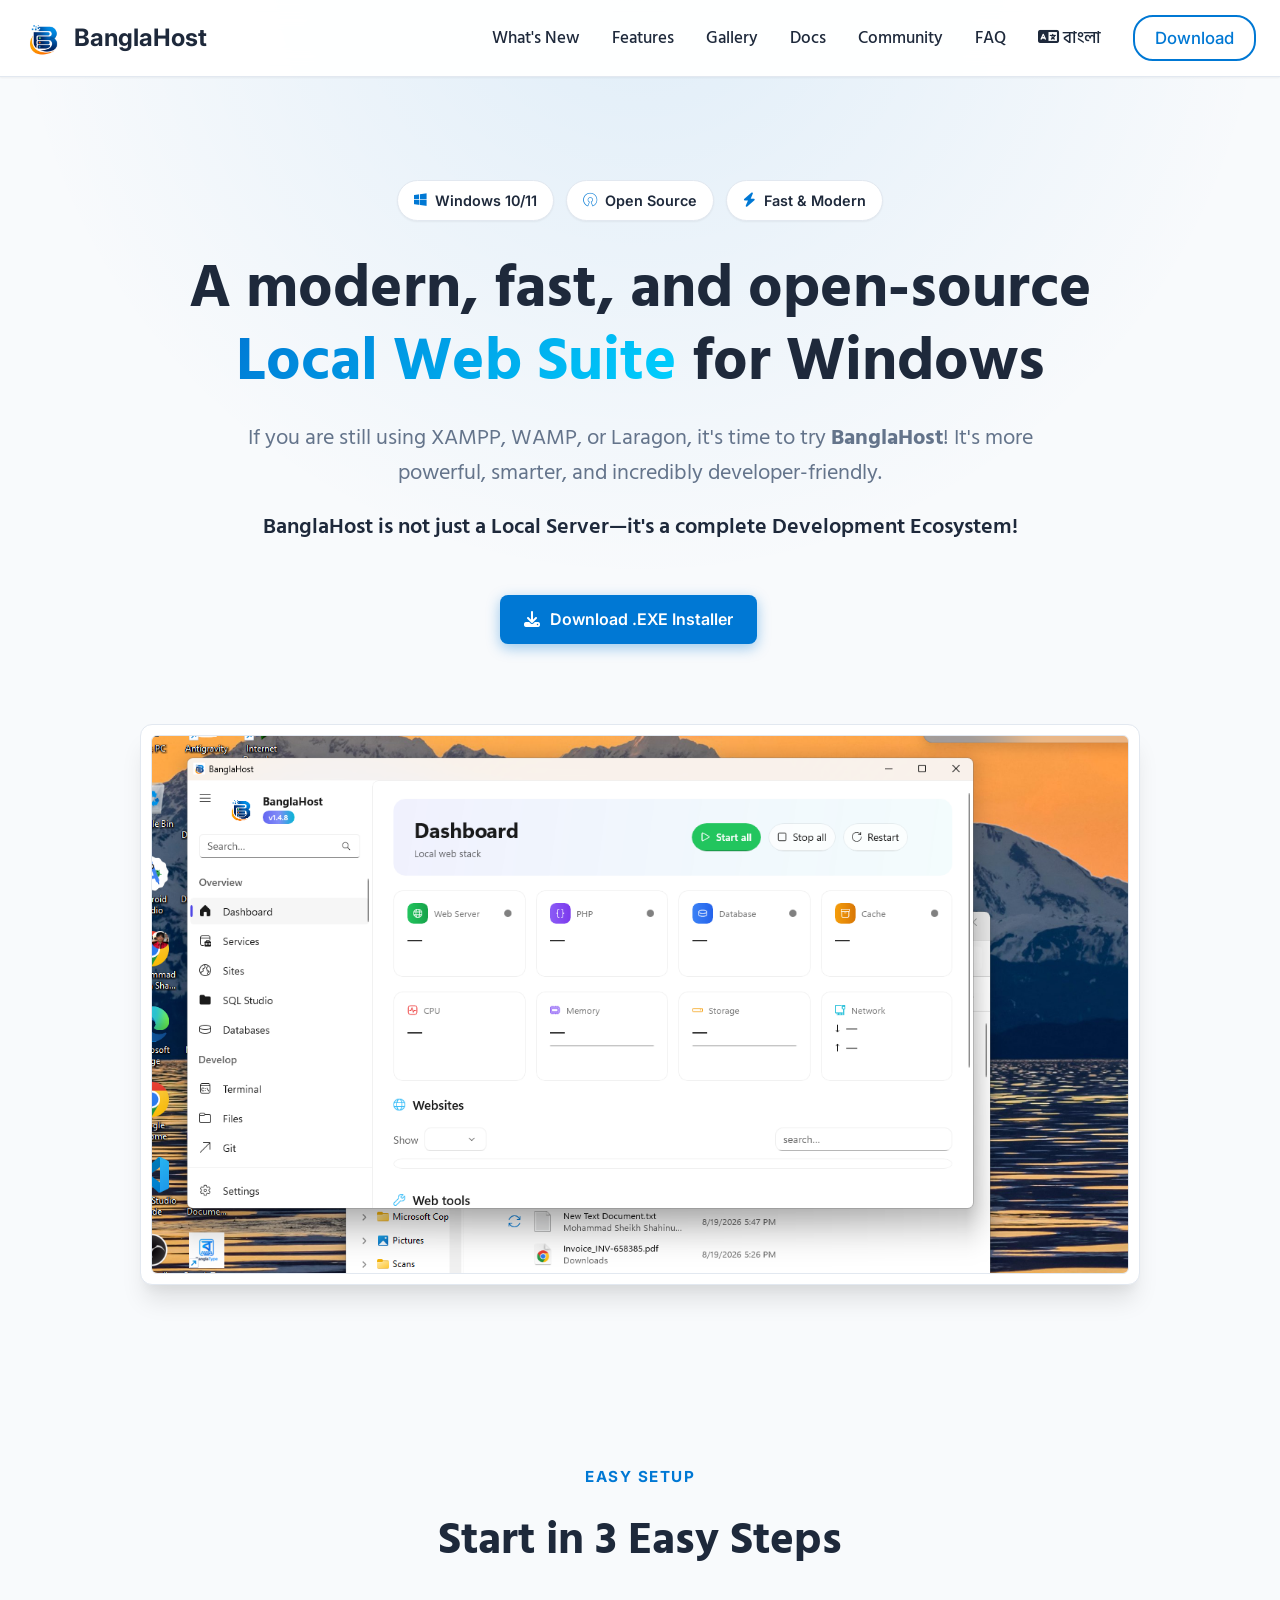
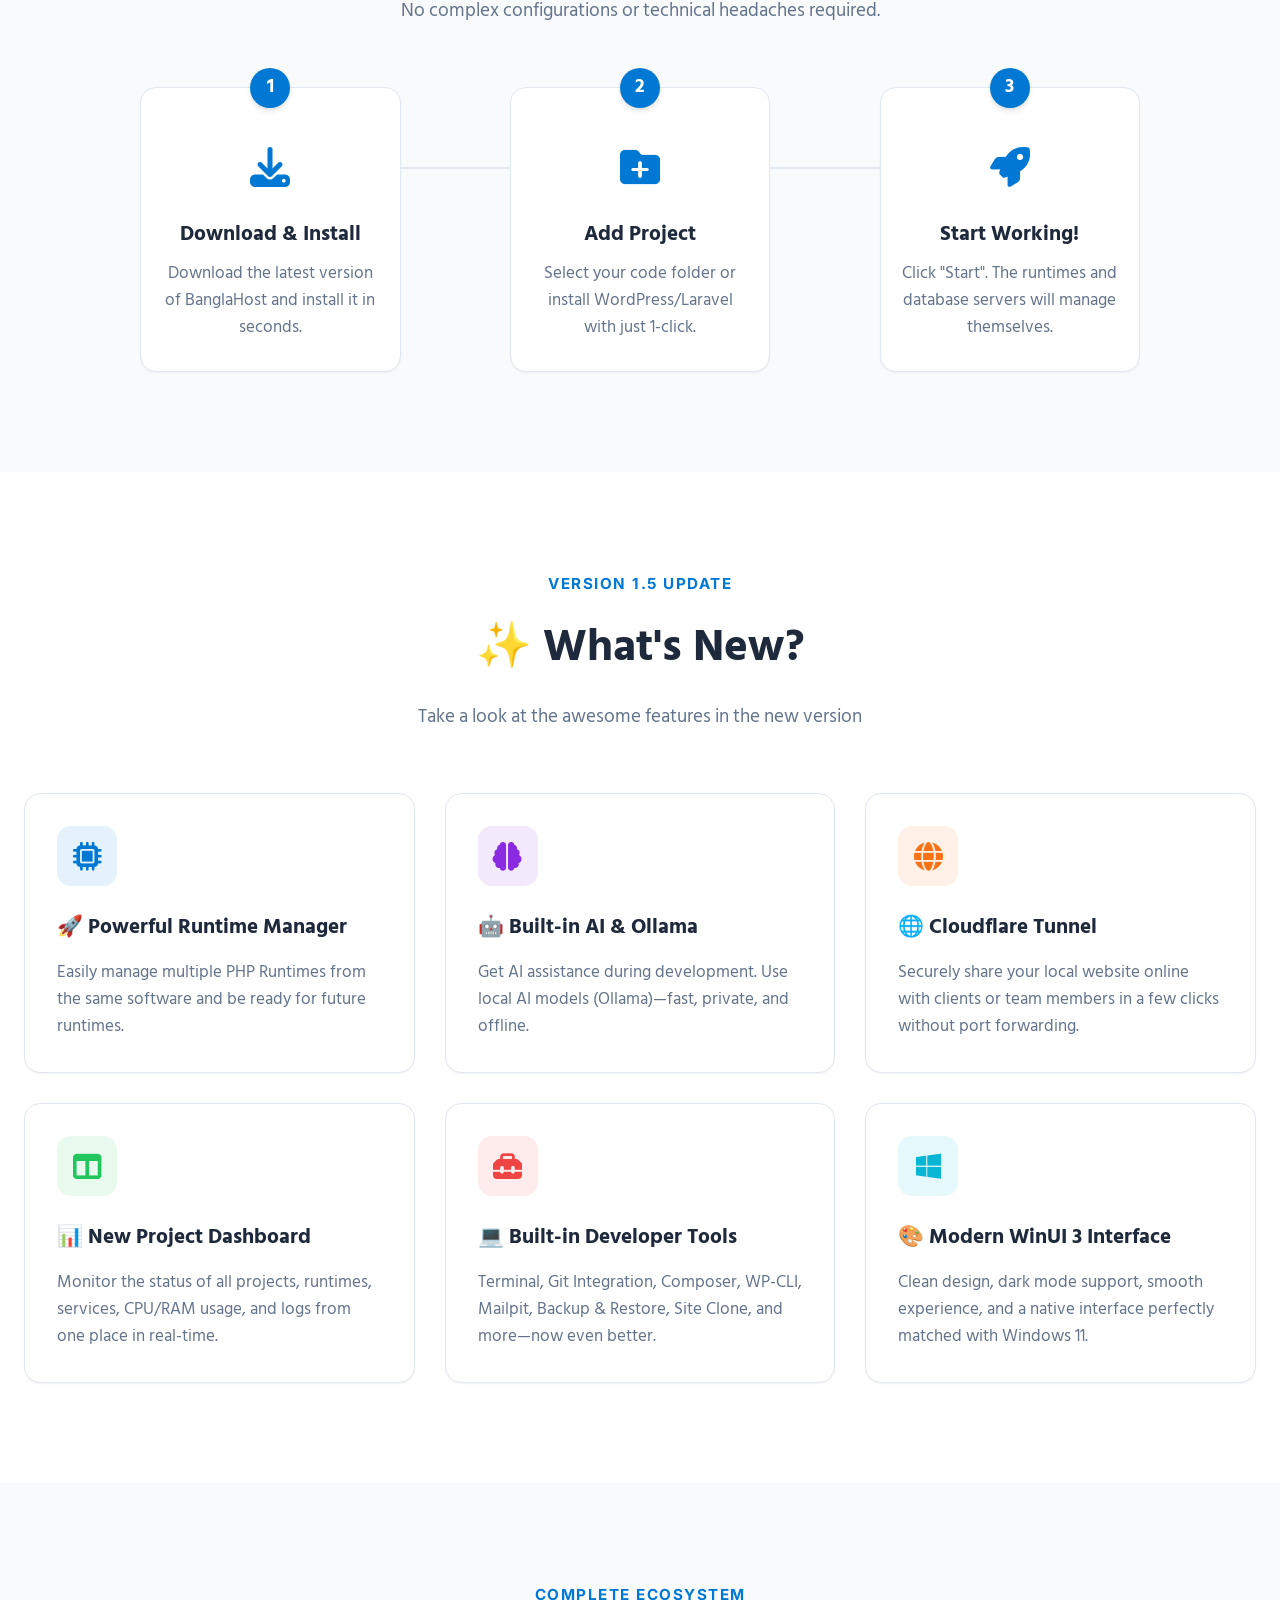
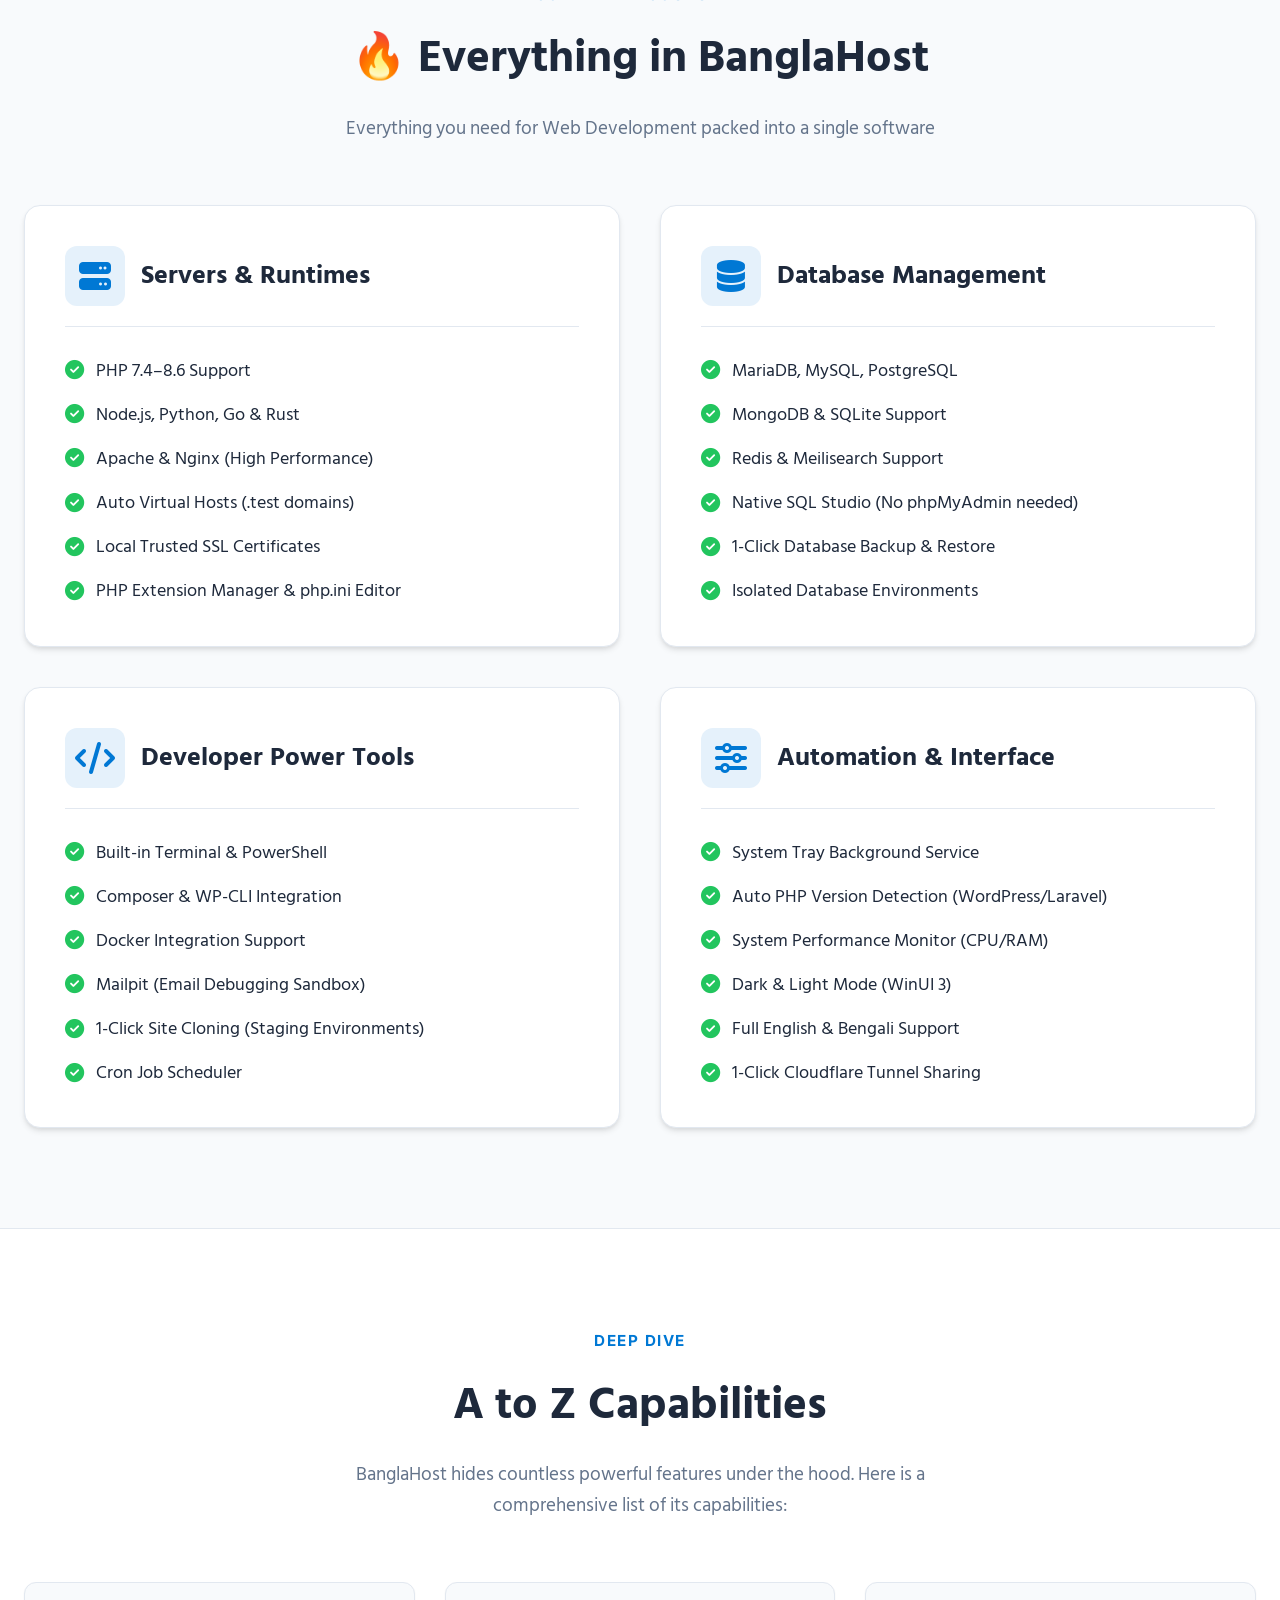
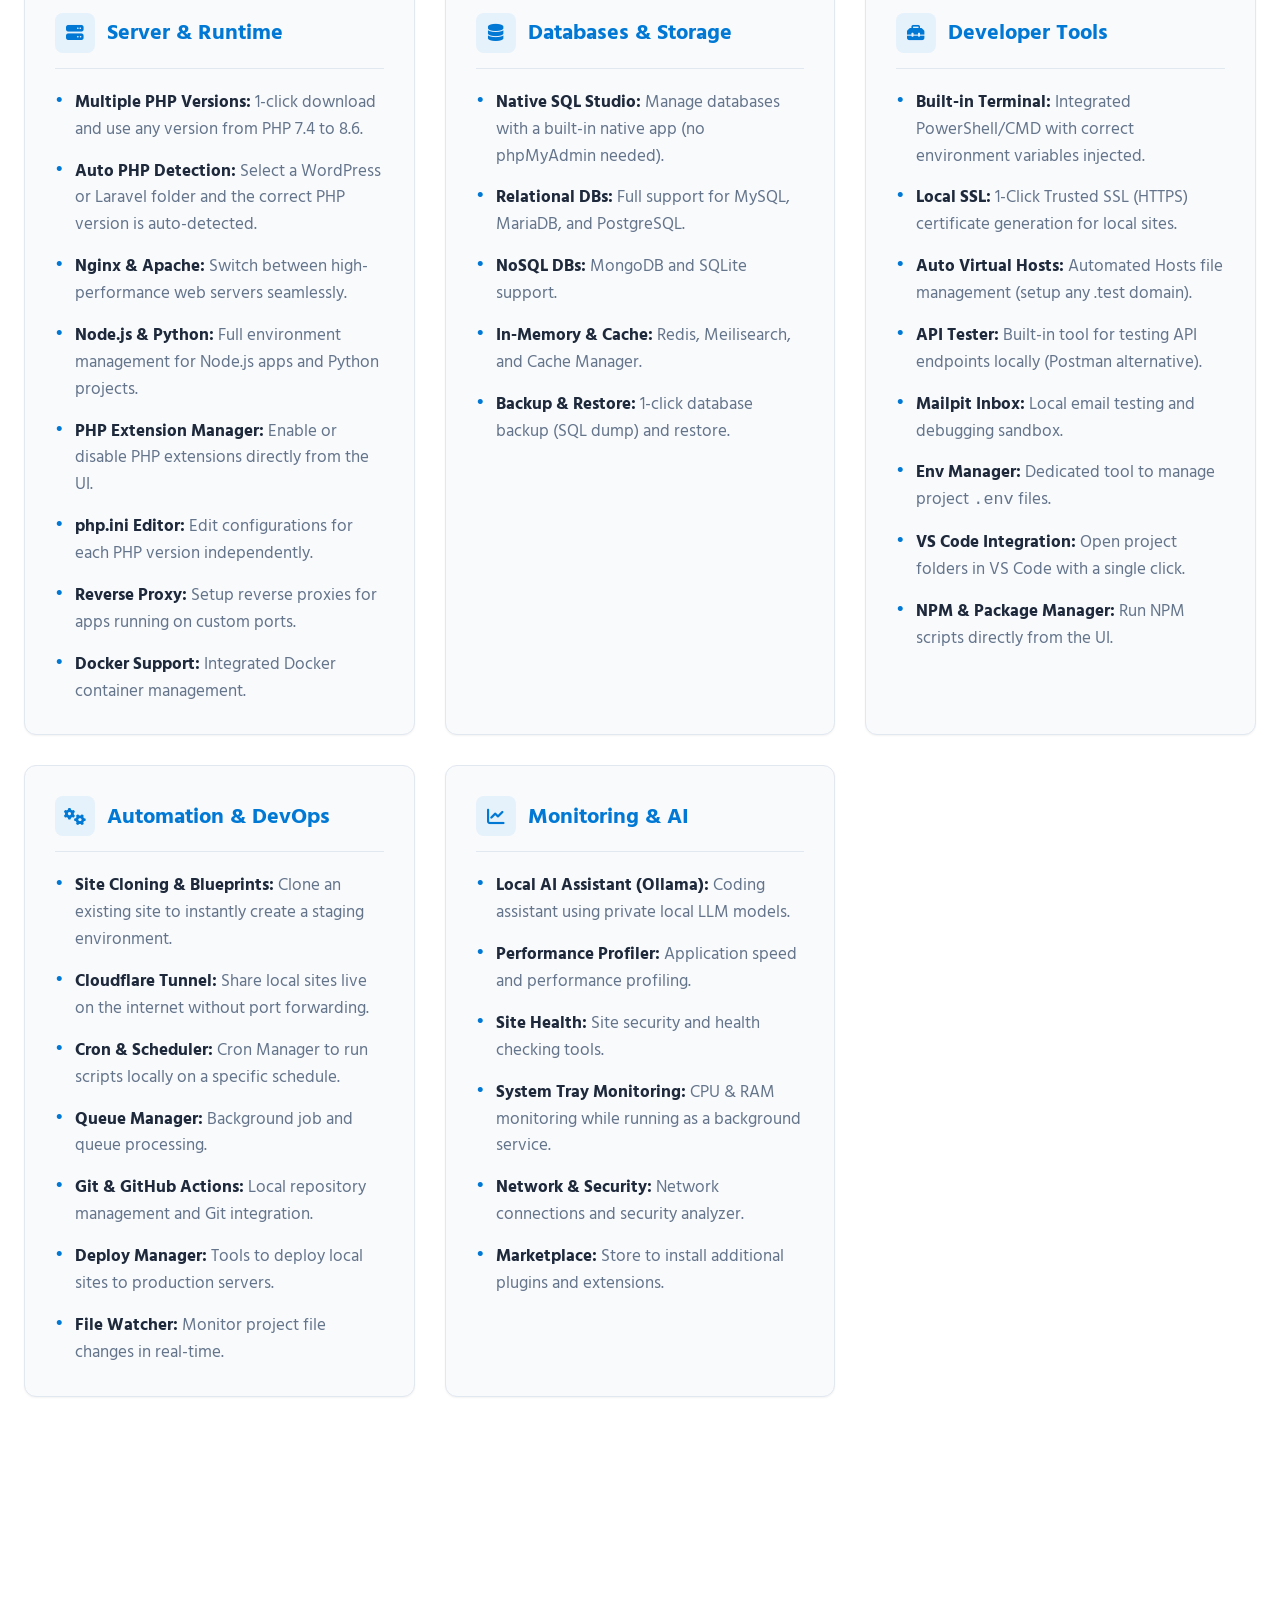
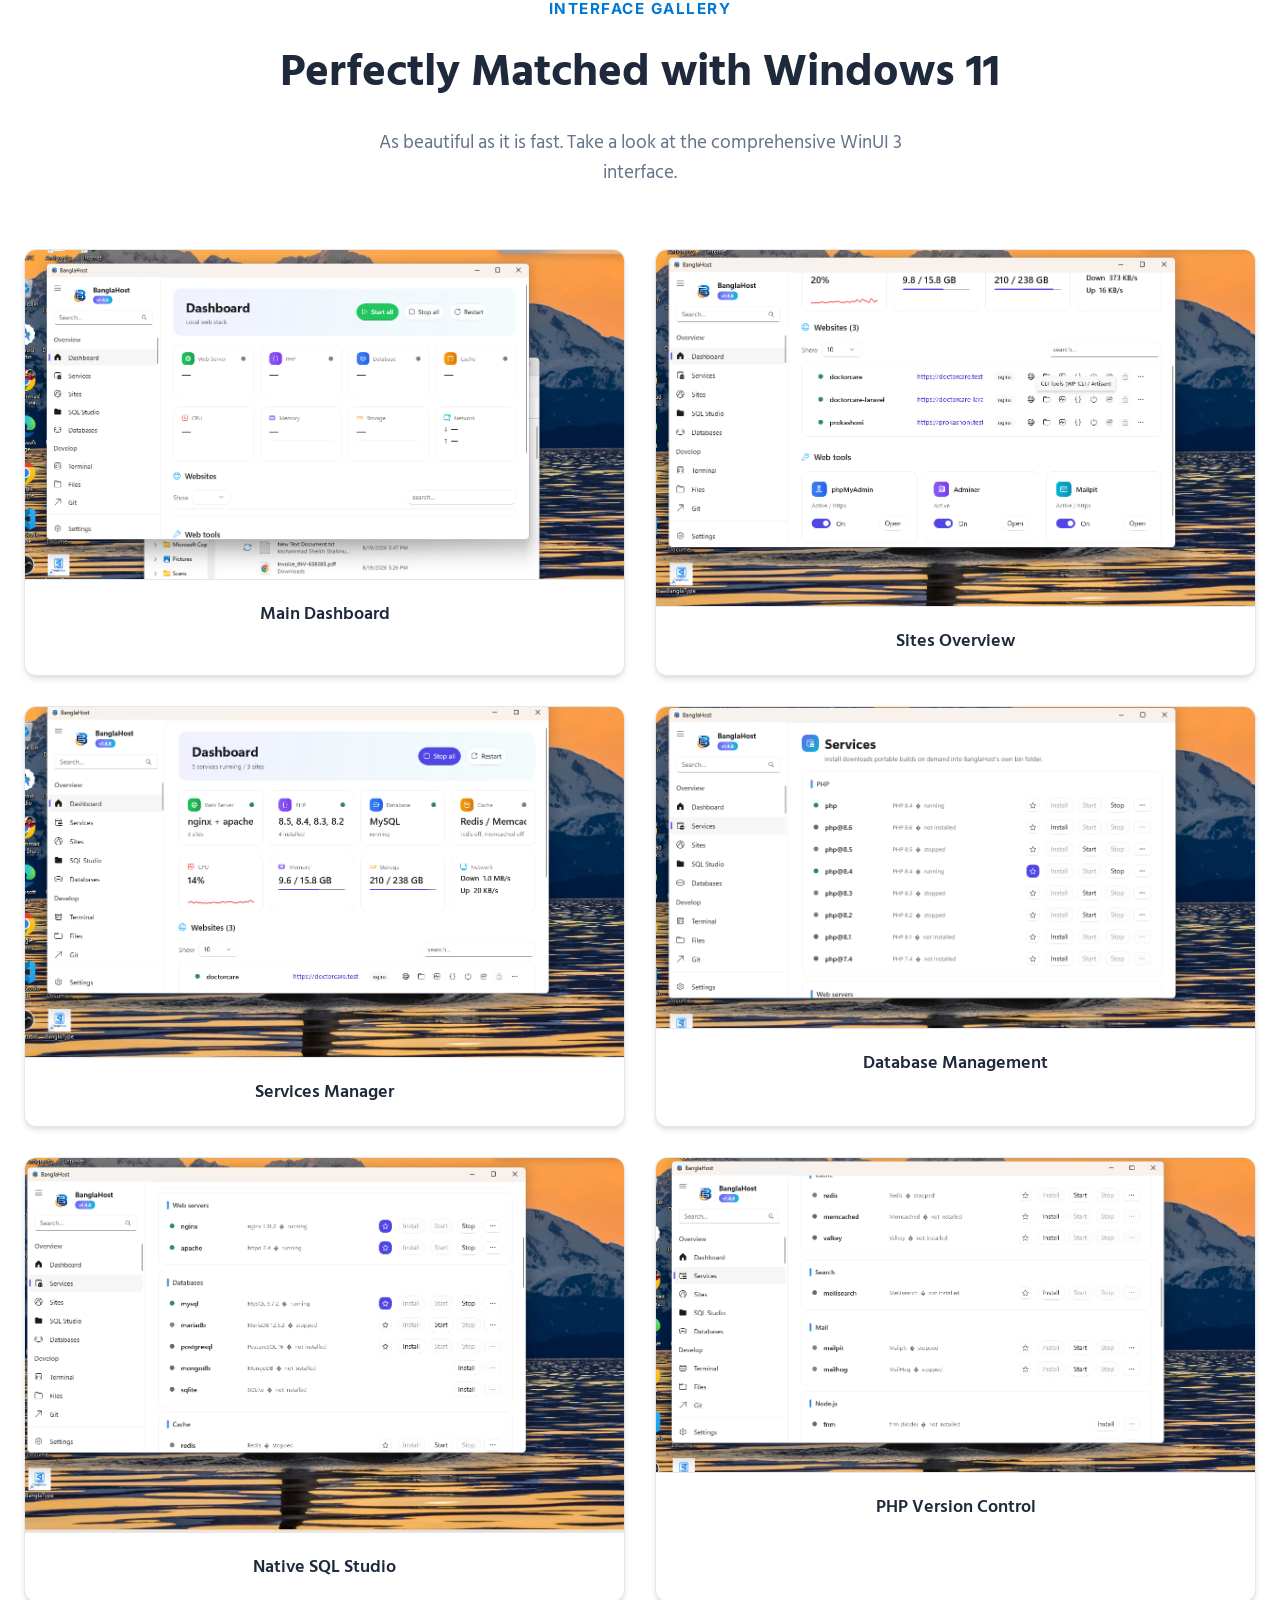
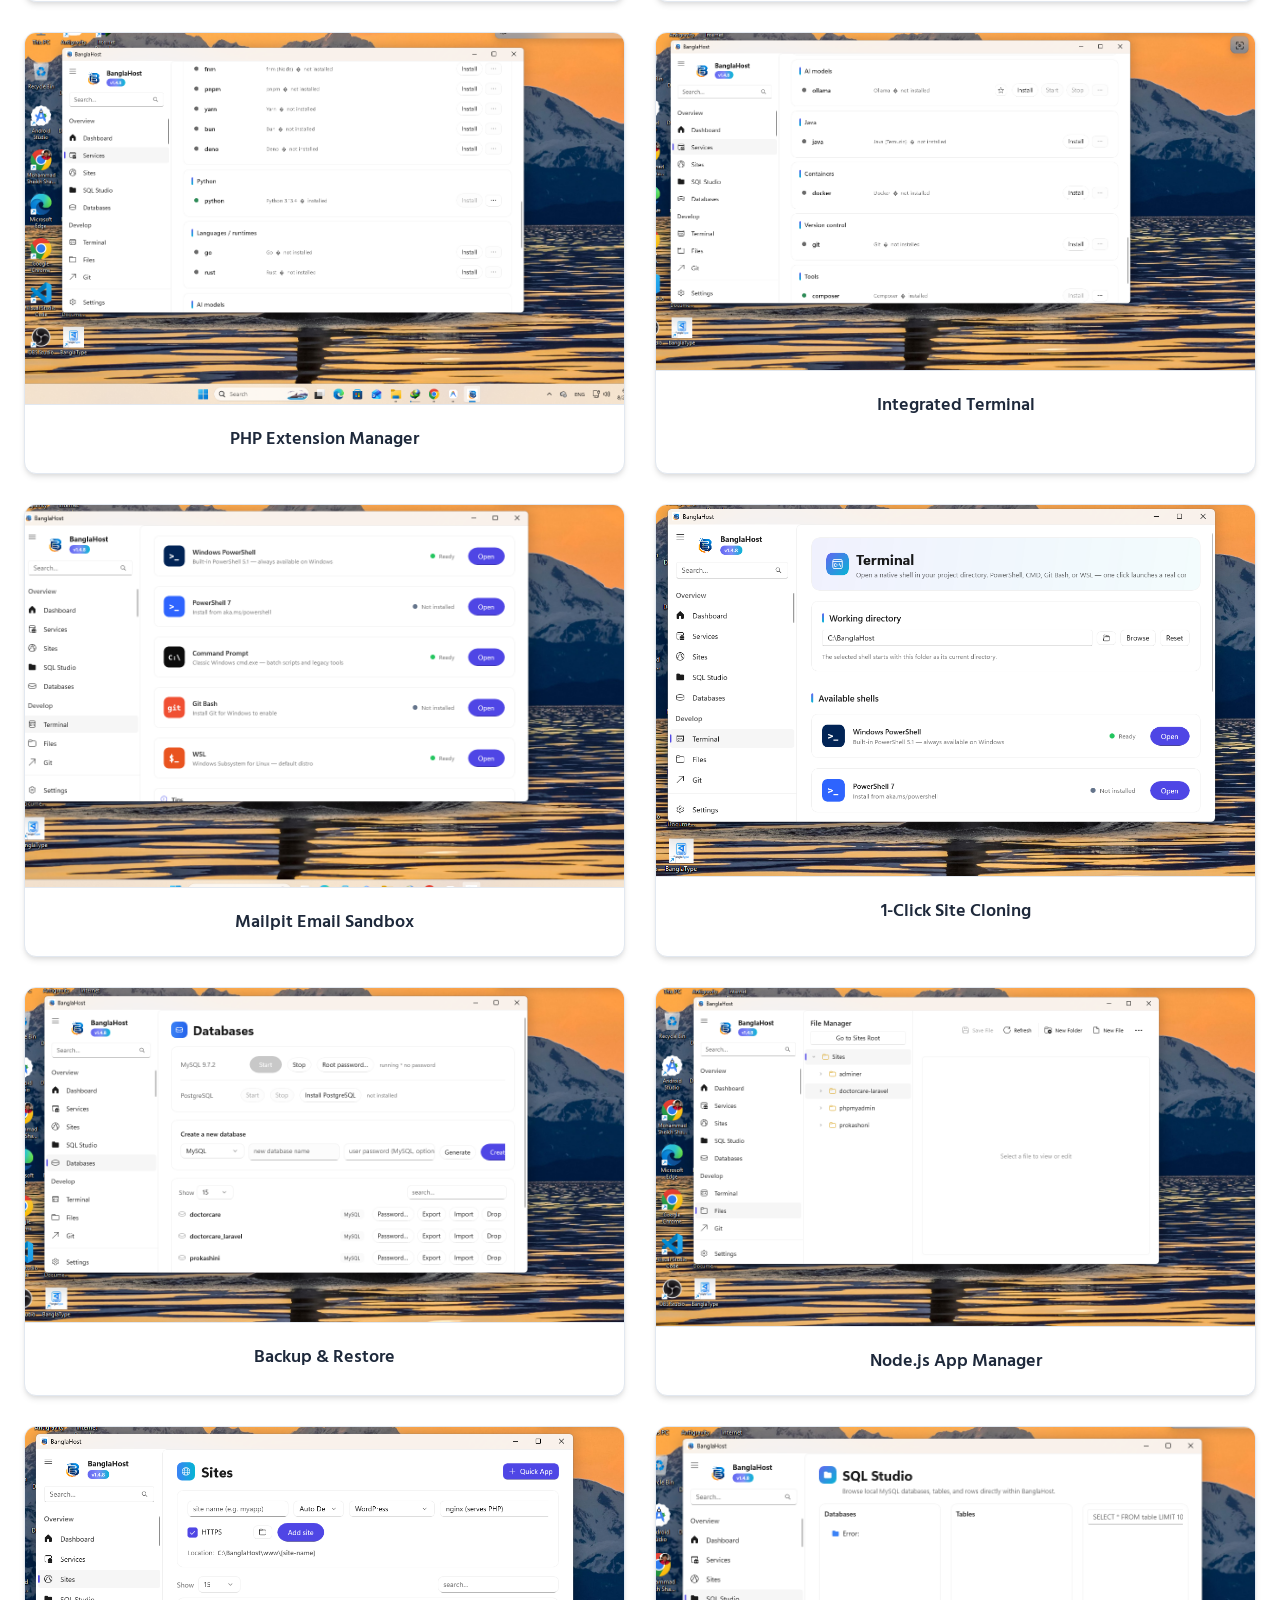
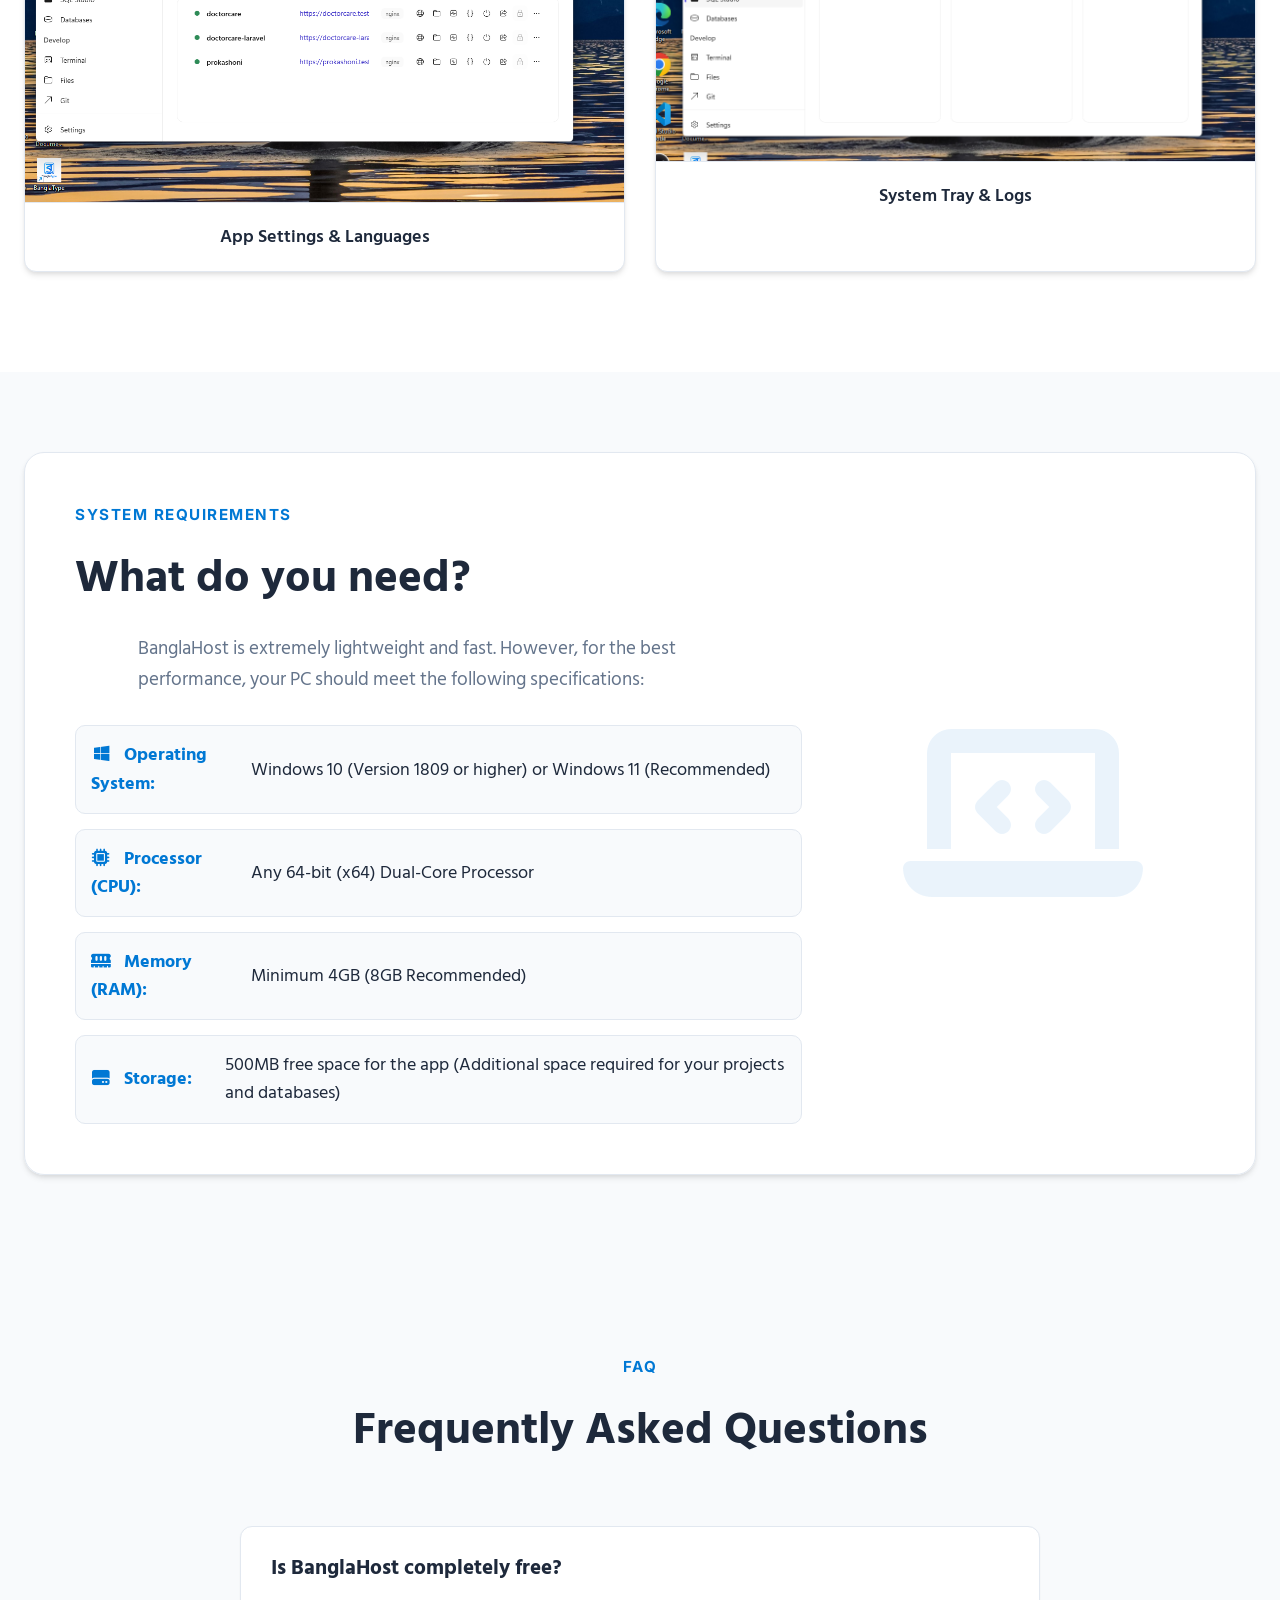
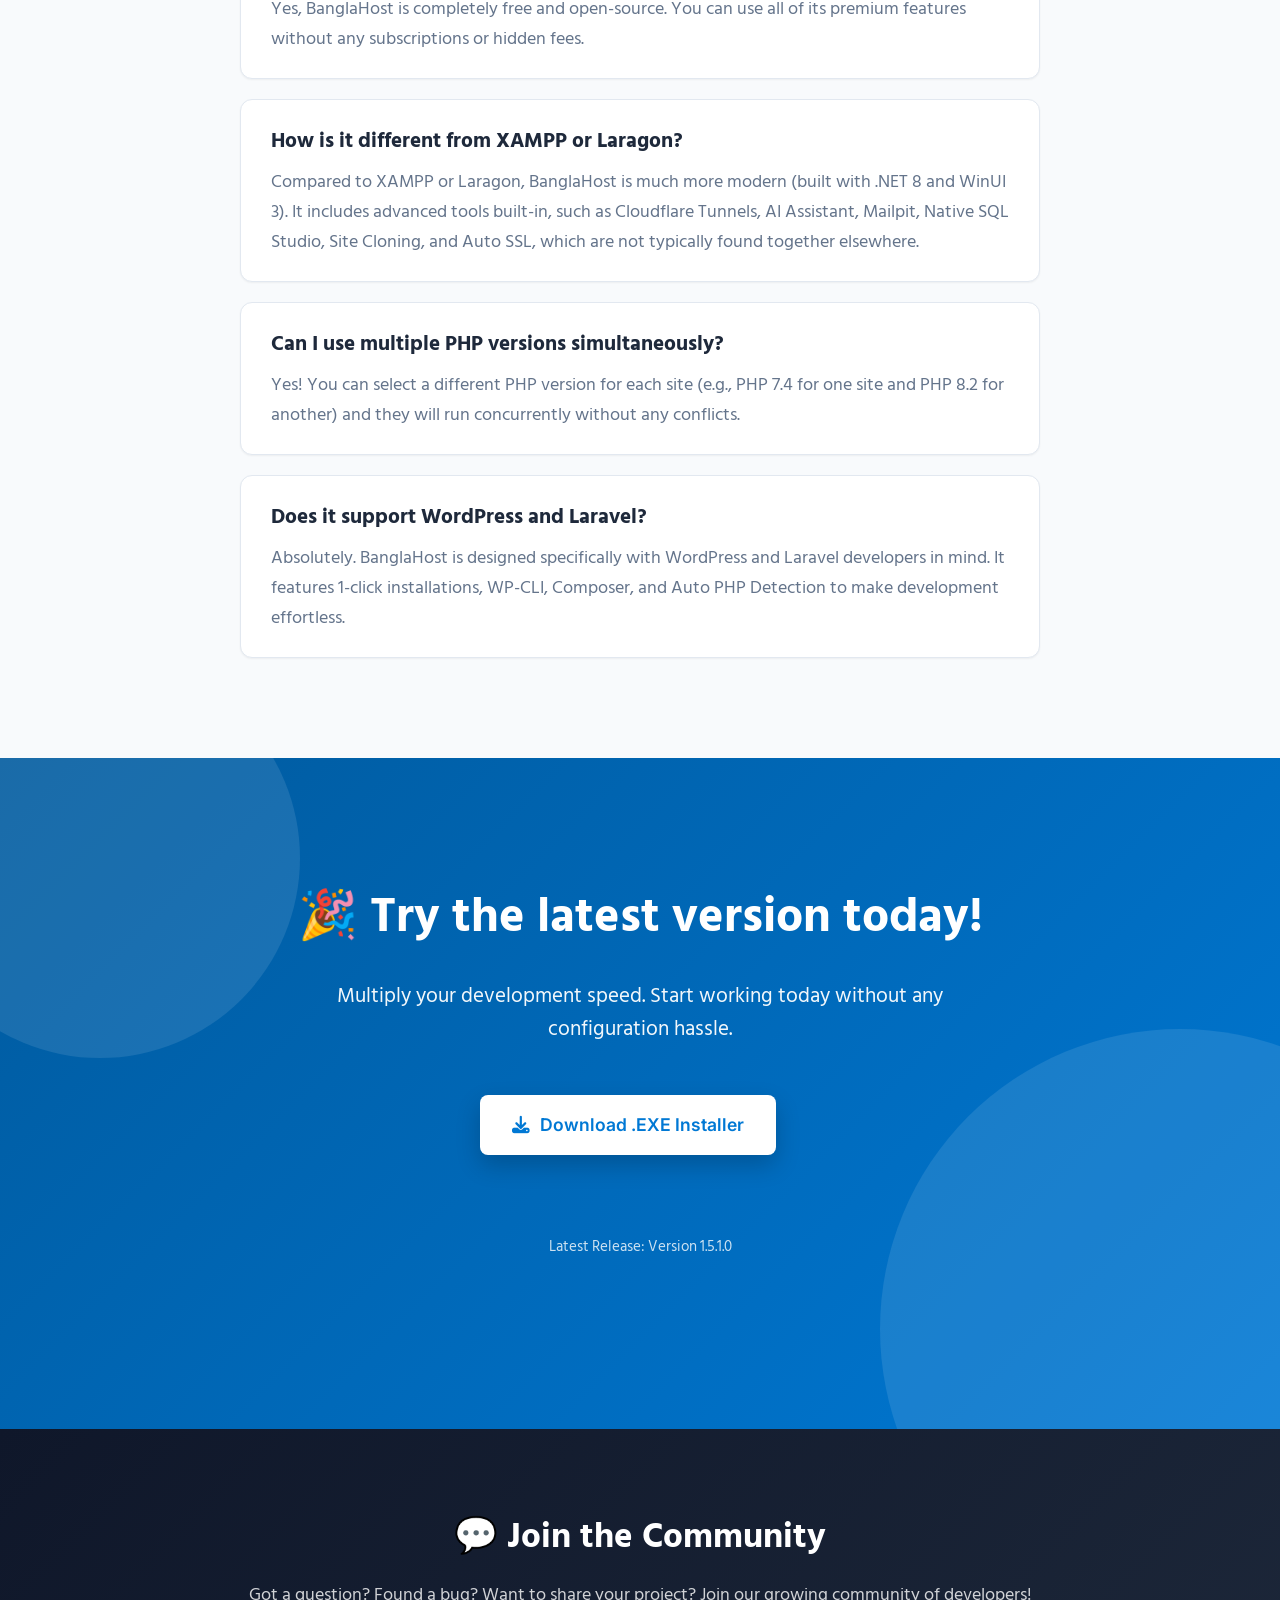
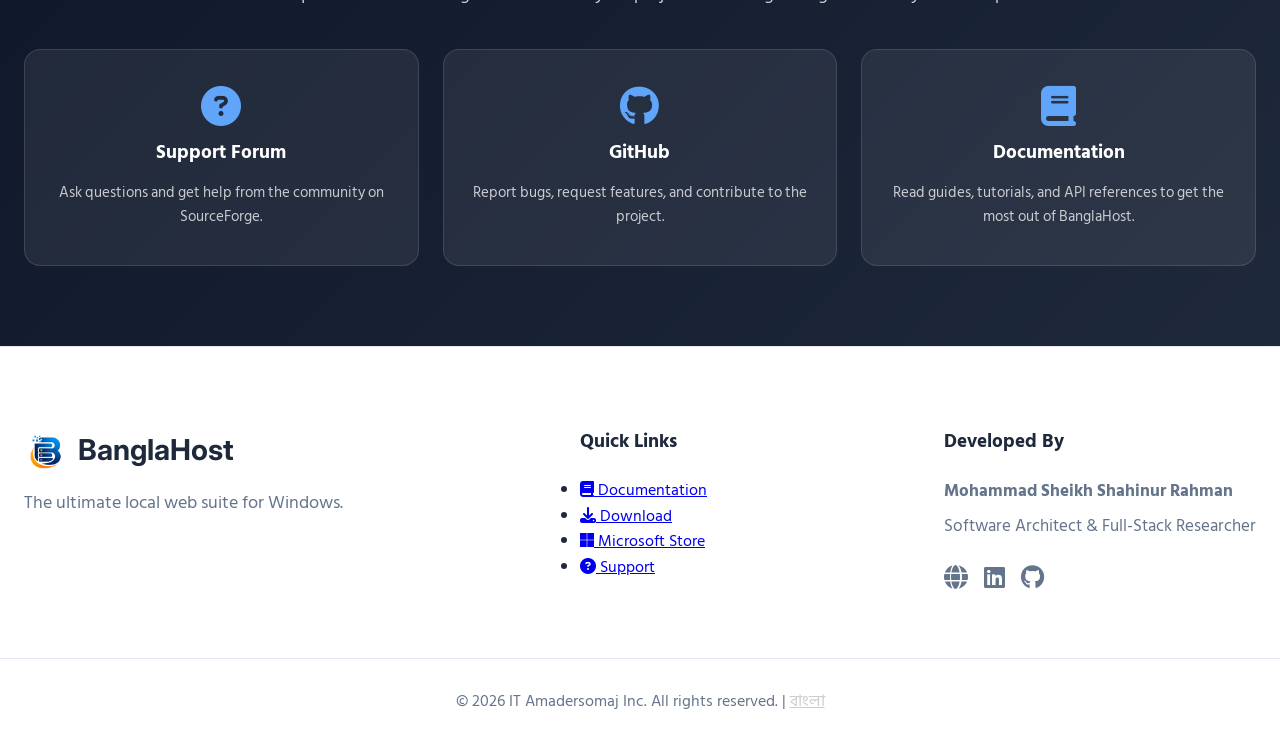
==== commit b9ad3c6e: "Add Docs page, Community section, Google Analytics, footer quick links" ====
--- a/index.html
+++ b/index.html
@@ -71,7 +71,14 @@
     <link rel="stylesheet" href="style.css">
     <link rel="stylesheet" href="https://cdnjs.cloudflare.com/ajax/libs/font-awesome/6.4.0/css/all.min.css">
     <link href="https://fonts.googleapis.com/css2?family=Hind+Siliguri:wght@300;400;500;600;700&family=Inter:wght@400;500;600;700;800&display=swap" rel="stylesheet">
-    <script type="module" src="https://get.microsoft.com/badge/ms-store-badge.bundled.js"></script>
+    <!-- Google Analytics (Replace G-XXXXXXXXXX with your Measurement ID) -->
+    <script async src="https://www.googletagmanager.com/gtag/js?id=G-XXXXXXXXXX"></script>
+    <script>
+      window.dataLayer = window.dataLayer || [];
+      function gtag(){dataLayer.push(arguments);}
+      gtag('js', new Date());
+      gtag('config', 'G-XXXXXXXXXX');
+    </script>
 </head>
 <body>
 
@@ -83,8 +90,11 @@
             </a>
             <ul class="nav-links">
                 <li><a href="#whats-new">What's New</a></li>
-                <li><a href="#features">Features</a></li>
-                <li><a href="#screenshots">Gallery</a></li>
+                <li><a href="index.html#features">Features</a></li>
+                <li><a href="index.html#gallery">Gallery</a></li>
+                <li><a href="docs.html">Docs</a></li>
+                <li><a href="#community">Community</a></li>
+
                 <li><a href="#faq">FAQ</a></li>
                 <li><a href="index-bn.html" class="lang-switch" title="Read in Bengali"><i class="fa-solid fa-language"></i> বাংলা</a></li>
                 <li><a href="#download" class="btn-primary-outline">Download</a></li>
@@ -106,7 +116,7 @@
                 <p class="hero-subtitle">BanglaHost is not just a Local Server—it's a complete Development Ecosystem!</p>
                 
                 <div class="cta-buttons">
-                    <a href="https://sourceforge.net/projects/banglahost-local-server/files/BanglaHost-Setup-1.5.1.0.exe/download" class="btn-primary" target="_blank">
+                    <a href="https://sourceforge.net/projects/banglahost-local-web-server/files/BanglaHost-Setup-1.5.1.0.exe/download" class="btn-primary" target="_blank">
                         <i class="fa-solid fa-download"></i> Download .EXE Installer
                     </a>
                     <div class="store-badge-wrapper bg-white-badge">
@@ -496,7 +506,7 @@
             <h2>🎉 Try the latest version today!</h2>
             <p>Multiply your development speed. Start working today without any configuration hassle.</p>
             <div class="cta-buttons download-cta">
-                <a href="https://sourceforge.net/projects/banglahost-local-server/files/BanglaHost-Setup-1.5.1.0.exe/download" class="btn-primary btn-large" target="_blank">
+                <a href="https://sourceforge.net/projects/banglahost-local-web-server/files/BanglaHost-Setup-1.5.1.0.exe/download" class="btn-primary btn-large" target="_blank">
                     <i class="fa-solid fa-download"></i> Download .EXE Installer
                 </a>
                 <div class="store-badge-wrapper bg-white-badge">
@@ -515,6 +525,31 @@
         </div>
     </section>
 
+    <!-- Community Section -->
+    <section class="community-section" id="community">
+        <div class="container">
+            <h2>💬 Join the Community</h2>
+            <p>Got a question? Found a bug? Want to share your project? Join our growing community of developers!</p>
+            <div class="community-cards">
+                <a href="https://sourceforge.net/projects/banglahost-local-web-server/support" target="_blank" class="community-card">
+                    <i class="fa-solid fa-circle-question"></i>
+                    <h3>Support Forum</h3>
+                    <p>Ask questions and get help from the community on SourceForge.</p>
+                </a>
+                <a href="https://github.com/mohammad-sheikh-shahinur-rahman" target="_blank" class="community-card">
+                    <i class="fa-brands fa-github"></i>
+                    <h3>GitHub</h3>
+                    <p>Report bugs, request features, and contribute to the project.</p>
+                </a>
+                <a href="docs.html" class="community-card">
+                    <i class="fa-solid fa-book"></i>
+                    <h3>Documentation</h3>
+                    <p>Read guides, tutorials, and API references to get the most out of BanglaHost.</p>
+                </a>
+            </div>
+        </div>
+    </section>
+
     <footer>
         <div class="container footer-content">
             <div class="footer-logo">
@@ -525,9 +560,18 @@
                 <p>The ultimate local web suite for Windows.</p>
             </div>
             <div class="footer-links">
+                <h4>Quick Links</h4>
+                <ul>
+                    <li><a href="docs.html"><i class="fa-solid fa-book"></i> Documentation</a></li>
+                    <li><a href="https://sourceforge.net/projects/banglahost-local-web-server/files/BanglaHost-Setup-1.5.1.0.exe/download" target="_blank"><i class="fa-solid fa-download"></i> Download</a></li>
+                    <li><a href="https://apps.microsoft.com/store/detail/9MWFKR8D8318" target="_blank"><i class="fa-brands fa-microsoft"></i> Microsoft Store</a></li>
+                    <li><a href="https://sourceforge.net/projects/banglahost-local-web-server/support" target="_blank"><i class="fa-solid fa-circle-question"></i> Support</a></li>
+                </ul>
+            </div>
+            <div class="footer-links">
                 <h4>Developed By</h4>
                 <p><strong>Mohammad Sheikh Shahinur Rahman</strong></p>
-                <p>Software Architect & Full-Stack Researcher</p>
+                <p>Software Architect &amp; Full-Stack Researcher</p>
                 <div class="social-links">
                     <a href="https://shahinurrahman.com/" title="Website" target="_blank"><i class="fa-solid fa-globe"></i></a>
                     <a href="https://www.linkedin.com/in/mohammad-sheikh-shahinur-rahman/" title="LinkedIn" target="_blank"><i class="fa-brands fa-linkedin"></i></a>
@@ -536,7 +580,7 @@
             </div>
         </div>
         <div class="footer-bottom">
-            <p>&copy; 2026 IT Amadersomaj Inc. All rights reserved.</p>
+            <p>&copy; 2026 IT Amadersomaj Inc. All rights reserved. | <a href="index-bn.html" style="color:#ccc;">বাংলা</a></p>
         </div>
     </footer>
 
--- a/style.css
+++ b/style.css
@@ -786,6 +786,60 @@
     box-shadow: 0 15px 30px rgba(0,0,0,0.3);
 }
 
+/* Community Section */
+.community-section {
+    background: linear-gradient(135deg, #0f172a 0%, #1e293b 100%);
+    color: white;
+    padding: 80px 0;
+    text-align: center;
+}
+.community-section h2 {
+    font-size: 2.2rem;
+    margin-bottom: 15px;
+}
+.community-section > .container > p {
+    font-size: 1.1rem;
+    opacity: 0.8;
+    margin-bottom: 40px;
+}
+.community-cards {
+    display: grid;
+    grid-template-columns: repeat(auto-fit, minmax(260px, 1fr));
+    gap: 24px;
+    margin-top: 20px;
+}
+.community-card {
+    background: rgba(255,255,255,0.07);
+    border: 1px solid rgba(255,255,255,0.12);
+    border-radius: 16px;
+    padding: 36px 28px;
+    text-decoration: none;
+    color: white;
+    transition: all 0.3s ease;
+    display: flex;
+    flex-direction: column;
+    align-items: center;
+    gap: 12px;
+}
+.community-card:hover {
+    background: rgba(255,255,255,0.14);
+    transform: translateY(-4px);
+    border-color: #3b82f6;
+}
+.community-card i {
+    font-size: 2.5rem;
+    color: #60a5fa;
+}
+.community-card h3 {
+    font-size: 1.2rem;
+    margin: 0;
+}
+.community-card p {
+    font-size: 0.95rem;
+    opacity: 0.75;
+    margin: 0;
+}
+
 /* Footer */
 footer {
     background-color: var(--card-bg);
